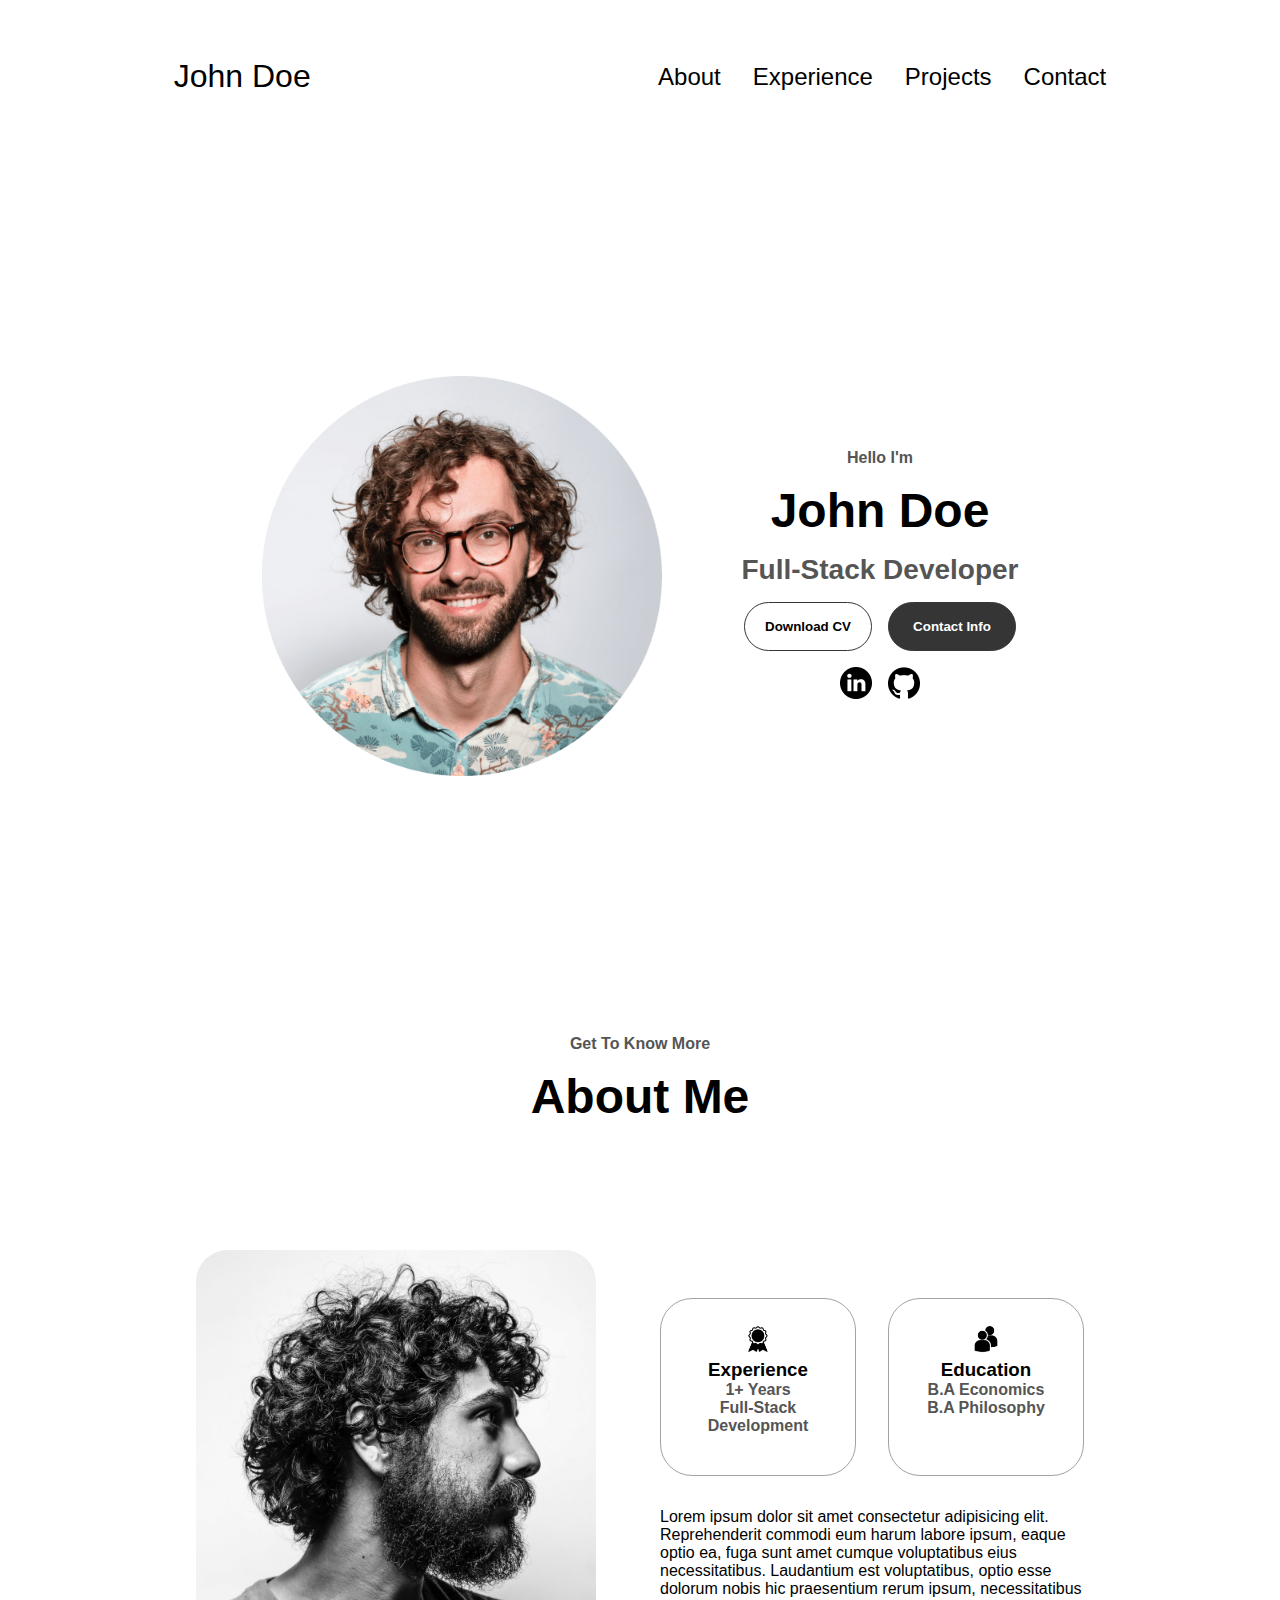
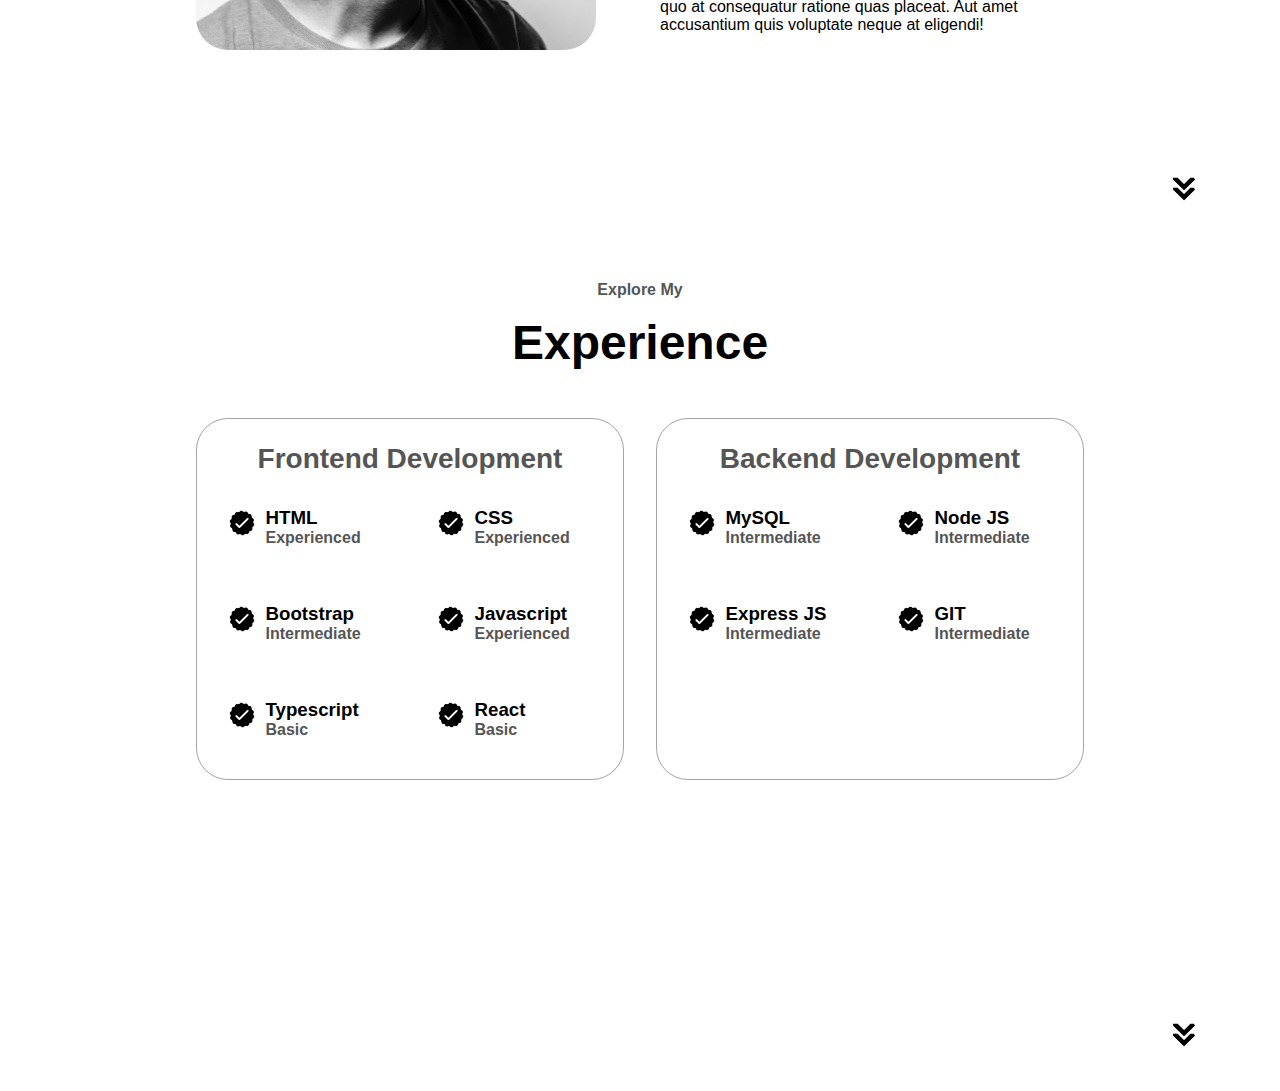
==== index.html @ f474d9e4 "Experience section done." ====
<!DOCTYPE html>
<html lang="en">
<head>
  <meta charset="UTF-8">
  <meta name="viewport" content="width=device-width, initial-scale=1.0">
  <title>My Portfolio</title>
  <link rel="stylesheet" href="index.css">
  <link rel="stylesheet" href="index-responsive.css">
</head>
<body>
  
  <nav id="desktop-nav">
    <div class="logo">John Doe</div>
    <div class="">
      <ul class="nav-links">
        <li><a href="#about">about</a></li>
        <li><a href="#experience">experience</a></li>
        <li><a href="#projects">projects</a></li>
        <li><a href="#contact">contact</a></li>
      </ul>
    </div>
  </nav>

  <nav id="hamburger-nav">
    <div class="logo">John Doe</div>
    <div class="hamburger-menu">
      <div class="hamburger-icon js-hamburger-icon js-hamburger-menu-toggler">
        <span></span>
        <span></span>
        <span></span>
      </div>
      <div class="menu-links js-menu-links">
        <li><a href="#about" class="js-hamburger-menu-toggler">about</a></li>
        <li><a href="#experience" class="js-hamburger-menu-toggler">experience</a></li>
        <li><a href="#projects" class="js-hamburger-menu-toggler">projects</a></li>
        <li><a href="#contact" class="js-hamburger-menu-toggler">contact</a></li>
      </div>
    </div>
  </nav>

  <section id="profile">
    <div class="section-pic-container">
      <img src="./asserts/portfolio-home-page/profile-pic.png" alt="John Doe profile picture">
    </div>
    <div class="section-text">
      <p>Hello I'm</p>
      <p>John Doe</p>
      <p>Full-Stack Developer</p>
      <div class="btn-container">
        <button class="btn btn-1" onclick="window.open('./asserts/portfolio-home-page/resume-example.pdf')">Download CV</button>
        <button class="btn btn-2" onclick="location.href = './#contact'">Contact Info</button>
      </div>
      <div class="social-contact">
        <a href="index.html">
          <img class="icon" src="./asserts/portfolio-home-page/linkedin.png" alt="My linkedin profile">
        </a>
        <a href="index.html">
          <img class="icon" src="./asserts/portfolio-home-page/github.png" alt="My linkedin profile">
        </a>
      </div>
    </div>
  </section>

  <section id="about">
    <p class="">get to know more</p>
    <p>about me</p>
    <div class="section-container">
      <div class="section-pic-container">
        <img src="./asserts/portfolio-home-page/about-pic.png" alt="A picture of me" class="about-pic">
      </div>
      <div class="about-details-container">
        <div class="about-containers">
          <div class="details-container">
            <img src="./asserts/portfolio-home-page/experience.png" alt="experience icon" class="icon">
            <h3>experience</h3>
            <p>1+ years <br>Full-Stack Development</p>
          </div>
          <div class="details-container">
            <img src="./asserts/portfolio-home-page/education.png" alt="education icon" class="icon">
            <h3>education</h3>
            <p>B.A Economics <br>B.A Philosophy</p>
          </div>
        </div>
        <div class="text-condainer">
          Lorem ipsum dolor sit amet consectetur adipisicing elit. Reprehenderit commodi eum harum labore ipsum, eaque optio ea, fuga sunt amet cumque voluptatibus eius necessitatibus. Laudantium est voluptatibus, optio esse dolorum nobis hic praesentium rerum ipsum, necessitatibus quo at consequatur ratione quas placeat. Aut amet accusantium quis voluptate neque at eligendi!
        </div>
      </div>
    </div>

    <img src="./asserts/portfolio-home-page/arrow.png" alt="arrow down icon" class="arrow icon" onclick="location.href='./#experience'">
  </section>

  <section id="experience">
    <p>Explore my</p>
    <p>experience</p>

    <div class="experince-details-container">
      <div class="about-containers">
        <div class="details-container">
          <h2 class="experience-subtitle">Frontend Development</h2>
          <div class="article-container">
            <article>
              <img src="./asserts/portfolio-home-page/checkmark.png" alt="experience-icon" class="icon">
              <div class="">
                <h3>HTML</h3>
                <p>experienced</p>
              </div>
            </article>

            <article>
              <img src="./asserts/portfolio-home-page/checkmark.png" alt="experience-icon" class="icon">
              <div class="">
                <h3>CSS</h3>
                <p>experienced</p>
              </div>
            </article>

            <article>
              <img src="./asserts/portfolio-home-page/checkmark.png" alt="experience-icon" class="icon">
              <div class="">
                <h3>Bootstrap</h3>
                <p>Intermediate</p>
              </div>
            </article>

            <article>
              <img src="./asserts/portfolio-home-page/checkmark.png" alt="experience-icon" class="icon">
              <div class="">
                <h3>Javascript</h3>
                <p>experienced</p>
              </div>
            </article>

            <article>
              <img src="./asserts/portfolio-home-page/checkmark.png" alt="experience-icon" class="icon">
              <div class="">
                <h3>Typescript</h3>
                <p>Basic</p>
              </div>
            </article>

            <article>
              <img src="./asserts/portfolio-home-page/checkmark.png" alt="experience-icon" class="icon">
              <div class="">
                <h3>React</h3>
                <p>Basic</p>
              </div>
            </article>
          </div>
        </div>

        <div class="details-container">
          <h2 class="experience-subtitle">Backend Development</h2>
          <div class="article-container">
            <article>
              <img src="./asserts/portfolio-home-page/checkmark.png" alt="experience-icon" class="icon">
              <div class="">
                <h3>MySQL</h3>
                <p>Intermediate</p>
              </div>
            </article>

            <article>
              <img src="./asserts/portfolio-home-page/checkmark.png" alt="experience-icon" class="icon">
              <div class="">
                <h3>Node JS</h3>
                <p>Intermediate</p>
              </div>
            </article>

            <article>
              <img src="./asserts/portfolio-home-page/checkmark.png" alt="experience-icon" class="icon">
              <div class="">
                <h3>Express JS</h3>
                <p>Intermediate</p>
              </div>
            </article>

            <article>
              <img src="./asserts/portfolio-home-page/checkmark.png" alt="experience-icon" class="icon">
              <div class="">
                <h3>GIT</h3>
                <p>Intermediate</p>
              </div>
            </article>
          </div>
        </div>
      </div>
    </div>

    <img src="./asserts/portfolio-home-page/arrow.png" alt="arrow down icon" class="arrow icon" onclick="location.href='./#projects'">
  </section>


  <script type="module" src="index.js"></script>
</body>
</html>
---- index.css ----
/* General */

/* 
Go to google fonts
Search for Poppins
Add 'select light 300', 'select regular 400', 'select medium 500', 'select semibold 600'
Copy the import link and add it to the css file
*/
/* @import url('https://fonts.googleapis.com/css2?family=Poppins:wght@300;400;500;600&display=swap'); */


* {
  margin: 0;
  padding: 0;
}

body {
  font-family: "Poppins", sans-serif;
  font-style: normal;
}

html {
  scroll-behavior: smooth;
}

p {
  color: rgb(85, 85, 85);
}

/* Transition */
a,
.btn {
  transition: all 300ms ease;
}

/*  nav */

nav, 
.nav-links {
  display: flex;
}

nav {
  justify-content: space-around;
  align-items: center;
  height: 17vh;
  /* border: 1px solid #000; */
  text-transform: capitalize;
}

.nav-links {
  gap: 2rem;
  list-style: none;
  font-size: 1.5rem;
}

a {
  color: black;
  text-decoration: none;
  text-decoration-color: white;
}
.nav-links a {
  position: relative;
}
a:hover {
  color: gray;
  text-decoration-color: rgb(181, 181, 181);
}

.nav-links a::after {
  content: "";
  position: absolute;
  bottom: -1px;
  left: 0;
  width: 0%;
  height: 2px;
  background-color: gray;
  transition: .3s ease-in-out;
}
.nav-links a:hover::after {
  width: 100%;
}

.logo {
  font-size: 2rem;
}
.logo:hover {
  cursor: default;
}

/* Hamburger Menu */
#hamburger-nav {
  display: none;
}

.hamburger-menu {
  position: relative;
  display: inline-block;
}
.hamburger-icon {
  display: flex;
  flex-direction: column;
  justify-content: space-between;
  height: 24px;
  width: 30px;
  cursor: pointer;
  /* border: 1px solid #000; */
}
.hamburger-icon.show span:first-child {
  transform: rotate(45deg) translate(11px, 5px);
}
.hamburger-icon.show span:nth-child(2) {
  opacity: 0;
}
.hamburger-icon.show span:last-child {
  transform: rotate(-45deg) translate(11px, -5px);
}

.hamburger-icon span {
  width: 100%;
  height: 2px;
  background-color: black;
  transition: all 0.3s ease-in-out;
}
.menu-links li {
  list-style: none;
}
.menu-links {
  position: absolute;
  top: 100%;
  transform: translateX(-50px);
  /* right: 0; */
  background-color: white;
  width: fit-content;
  max-height: 0;
  overflow: hidden;
  transition: all 0.3s ease-in-out;
  opacity: 0;
  border: 1px solid hsl(0, 0%, 80%);
  margin-top: 10px;
  border-radius: 10px;
}
.menu-links.show{
  opacity: 1;
  max-height: 300px;
}
.menu-links a {
  display: block;
  text-align: center;
  padding: 10px 20px;
  /* border: 1px solid #000; */
  border-radius: 7px;
  color: black;
  font-size: 1.5rem;
  transition: all 0.3 ease-in-out;
}
.menu-links a:hover {
  color: gray;
  background-color: hsl(0, 0%, 97%);
}

/* Profile */
section {
  padding: 4vh;
  height: 94vh;
  box-sizing: border-box;
  min-height: fit-content;
  margin: 0 10rem;
  /* border: 1px solid #000; */
}
#profile {
  display: flex;
  justify-content: center;
  gap: 5rem;
  /* margin-bottom: 2rem; */
  /* height: 80vh; */
}

.section-pic-container {
  display: flex;
  height: 400px;
  width: 400px;
  margin: auto 0;
}

.section-text {
  align-self: center;
  text-align: center;
}

.section-text p,
section p {
  text-transform: capitalize;
  font-weight: 600;
  margin-bottom: 1rem;
}
.section-text p:nth-child(3) {
  font-size: 1.75rem;
}
.section-text>p:first-child,
section>p:first-child {
  text-align: center;
}
.section-text>p:nth-child(2),
section>p:nth-child(2) {
  color: black;
  font-size: 3rem;
  text-transform: capitalize;
  text-align: center;
}

/* btns */
.btn-container {
  display: flex;
  justify-content: center;
  gap: 1rem;
}
.btn {
  font-weight: 600;
  transition: all 300ms ease;
  padding: 1rem;
  width: 8rem;
  border-radius: 2rem;
}
.btn-2,
.btn-1 {
  border: .1rem solid rgb(53, 53, 53);
  cursor: pointer;
}
.btn-2,
.btn-1:hover {
  background: rgb(53, 53, 53);
  color: white;
}
.btn-2:hover {
  background: rgb(0, 0, 0);
}
.btn-1 {
  background: none;
}
.btn-1:hover {
  background-color: rgb(255, 255, 255) 0.1rem solid;
}



.social-contact {
  display: flex;
  justify-content: center;
  margin-top: 1rem;
  gap: 1rem;
}

/* icons */
.icon {
  cursor: pointer;
  height: 2rem;
}

/* about */
#about,
#experience {
  position: relative;
  /* height: fit-content; */
}

.section-container {
  display: flex;
  gap: 4rem;
  height: 80%;
  /* height: fit-content; */
  /* flex-wrap: wrap; */
}

.section-pic-container {
  height: 400px;
  width: 400px;
  margin: auto 0;
}

.about-details-container {
  justify-content: center;
  flex-direction: column;
}

.about-details-container,
.about-containers {
  display: flex;
}

.about-containers {
  gap: 2rem;
  text-transform: capitalize;
  margin: 2rem 0;
}

.about-pic {
  border-radius: 2rem;
}

.details-container {
  padding: 1.5rem;
  background: white;
  flex: 1;
  border-radius: 2rem;
  border: 0.1rem solid rgb(53, 53, 53);
  border-color: rgb(163, 163, 163);
  text-align: center;
}

.arrow {
  position: absolute;
  right: -5rem;
  bottom: 2.5rem;
}

/* experience */
.experince-details-container {
  display: flex;
  justify-content: center;
  flex-direction: column;
}

.article-container {
  display: flex;
  text-align: initial;
  flex-wrap: wrap;
  flex-direction: row;
  gap: 2.5rem;
  justify-content: space-around;
}

article {
  display: flex;
  /* justify-content: center; */
  width: 10rem;
  gap: 0.5rem;
}

article .icon {
  cursor: default;
}

.experience-subtitle {
  color: rgb(85, 85, 85);
  font-weight: 600;
  font-size: 1.75rem;
  margin-bottom: 2rem;
}
---- index-responsive.css ----
@media screen and (max-width: 1200px) {
  #desktop-nav {
    display: none;
  }
  #hamburger-nav {
    display: flex;
  }
}
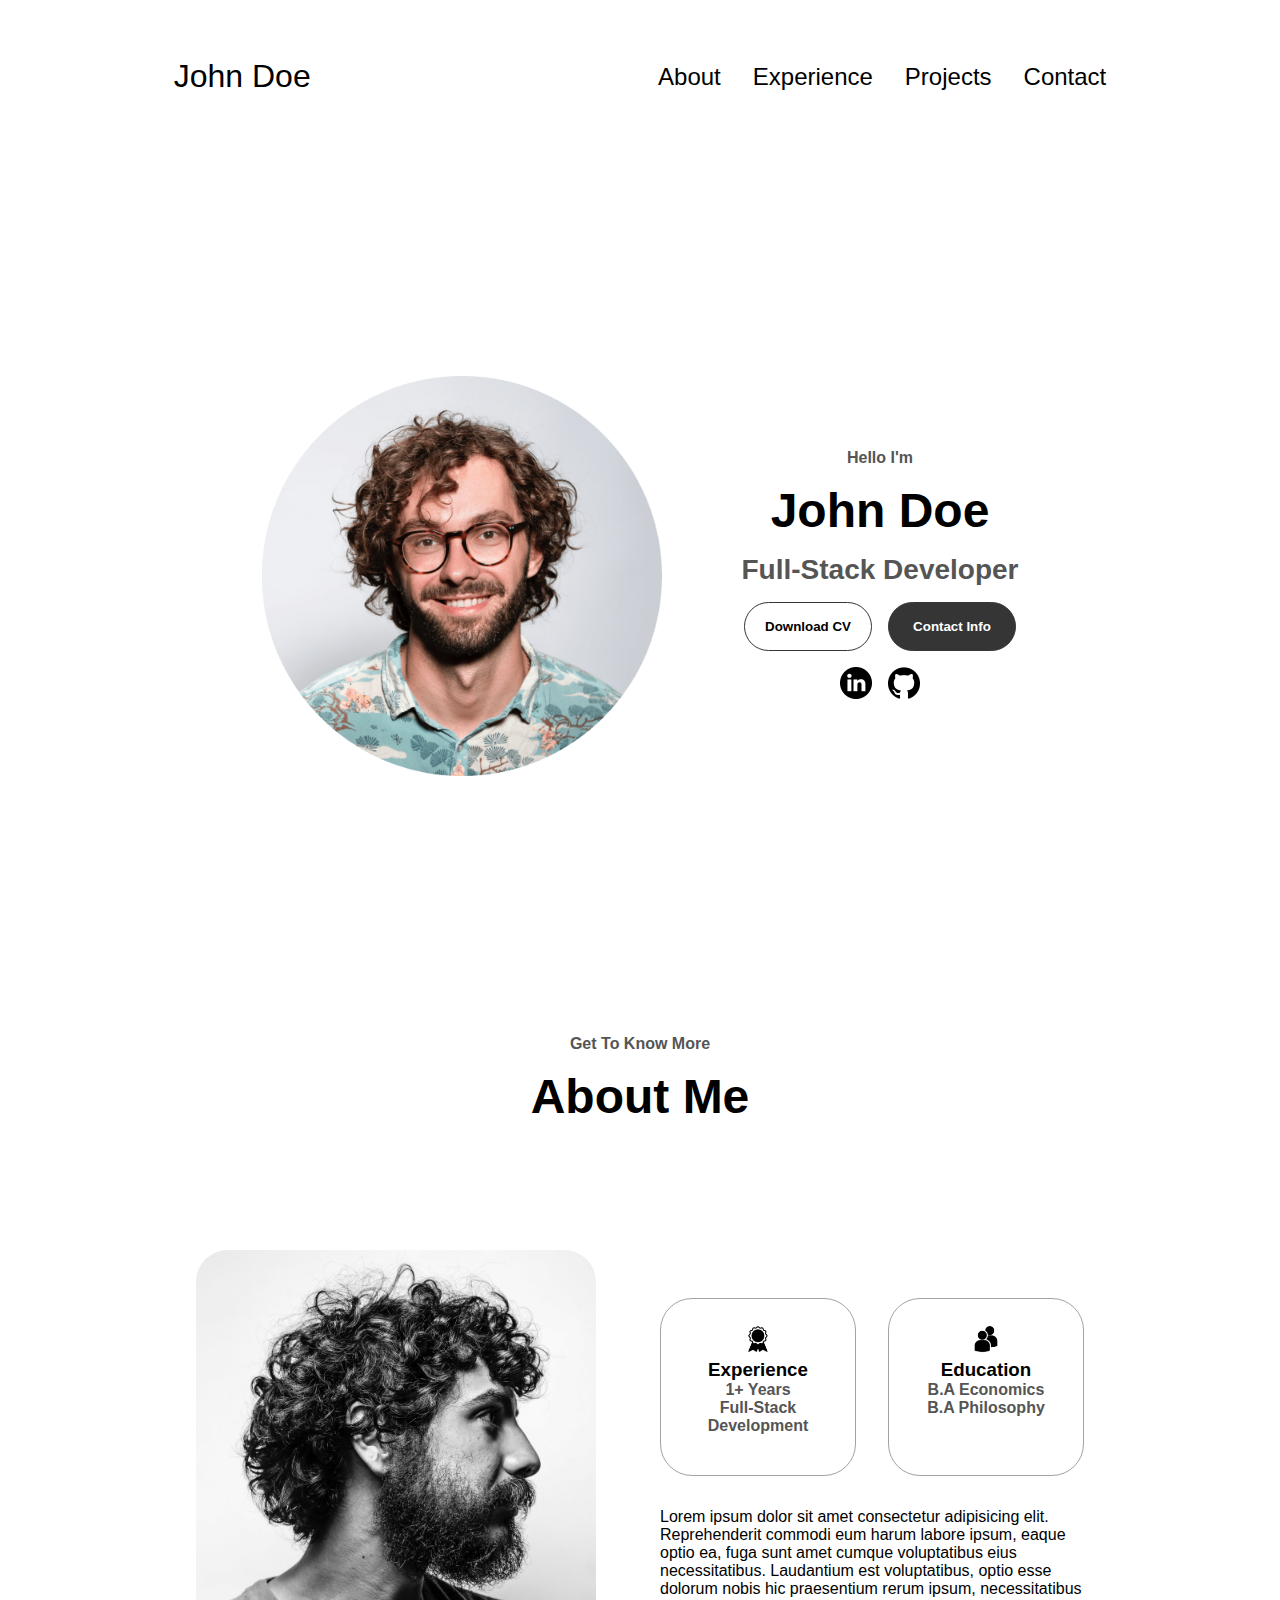
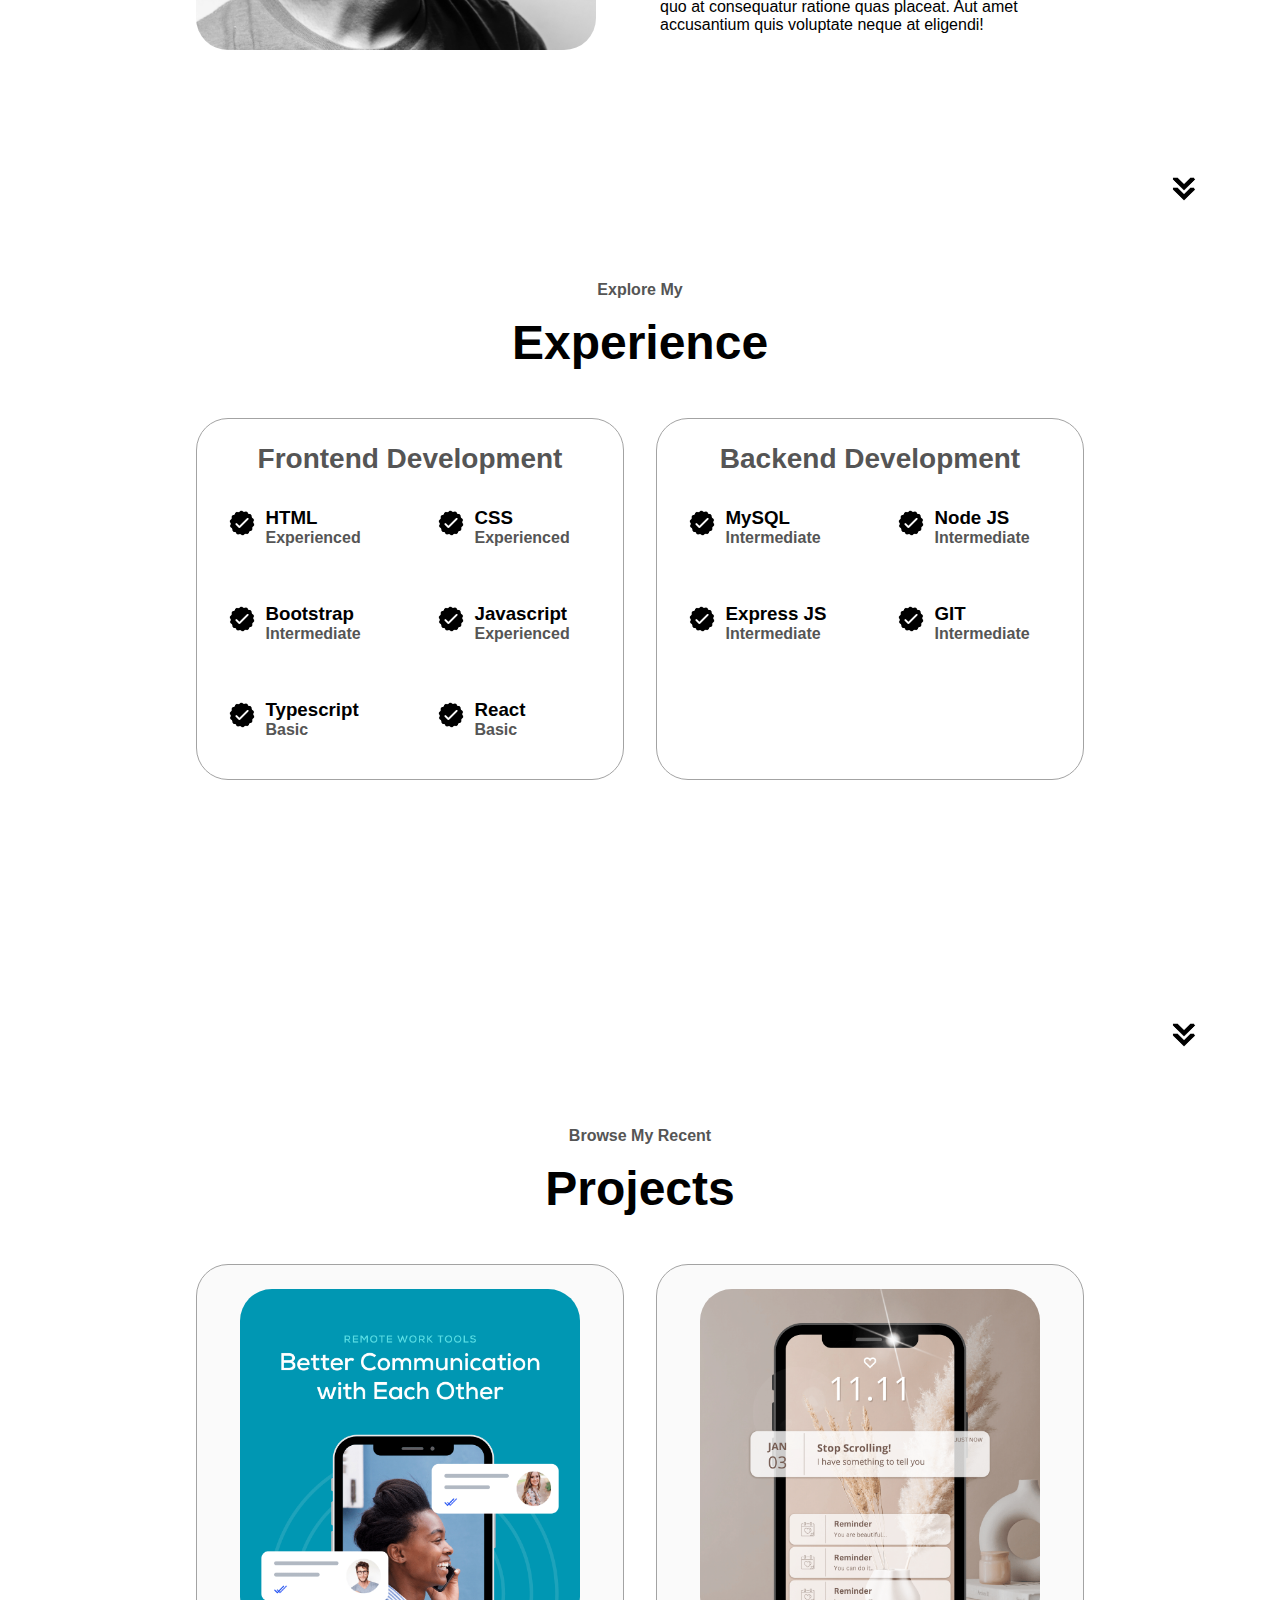
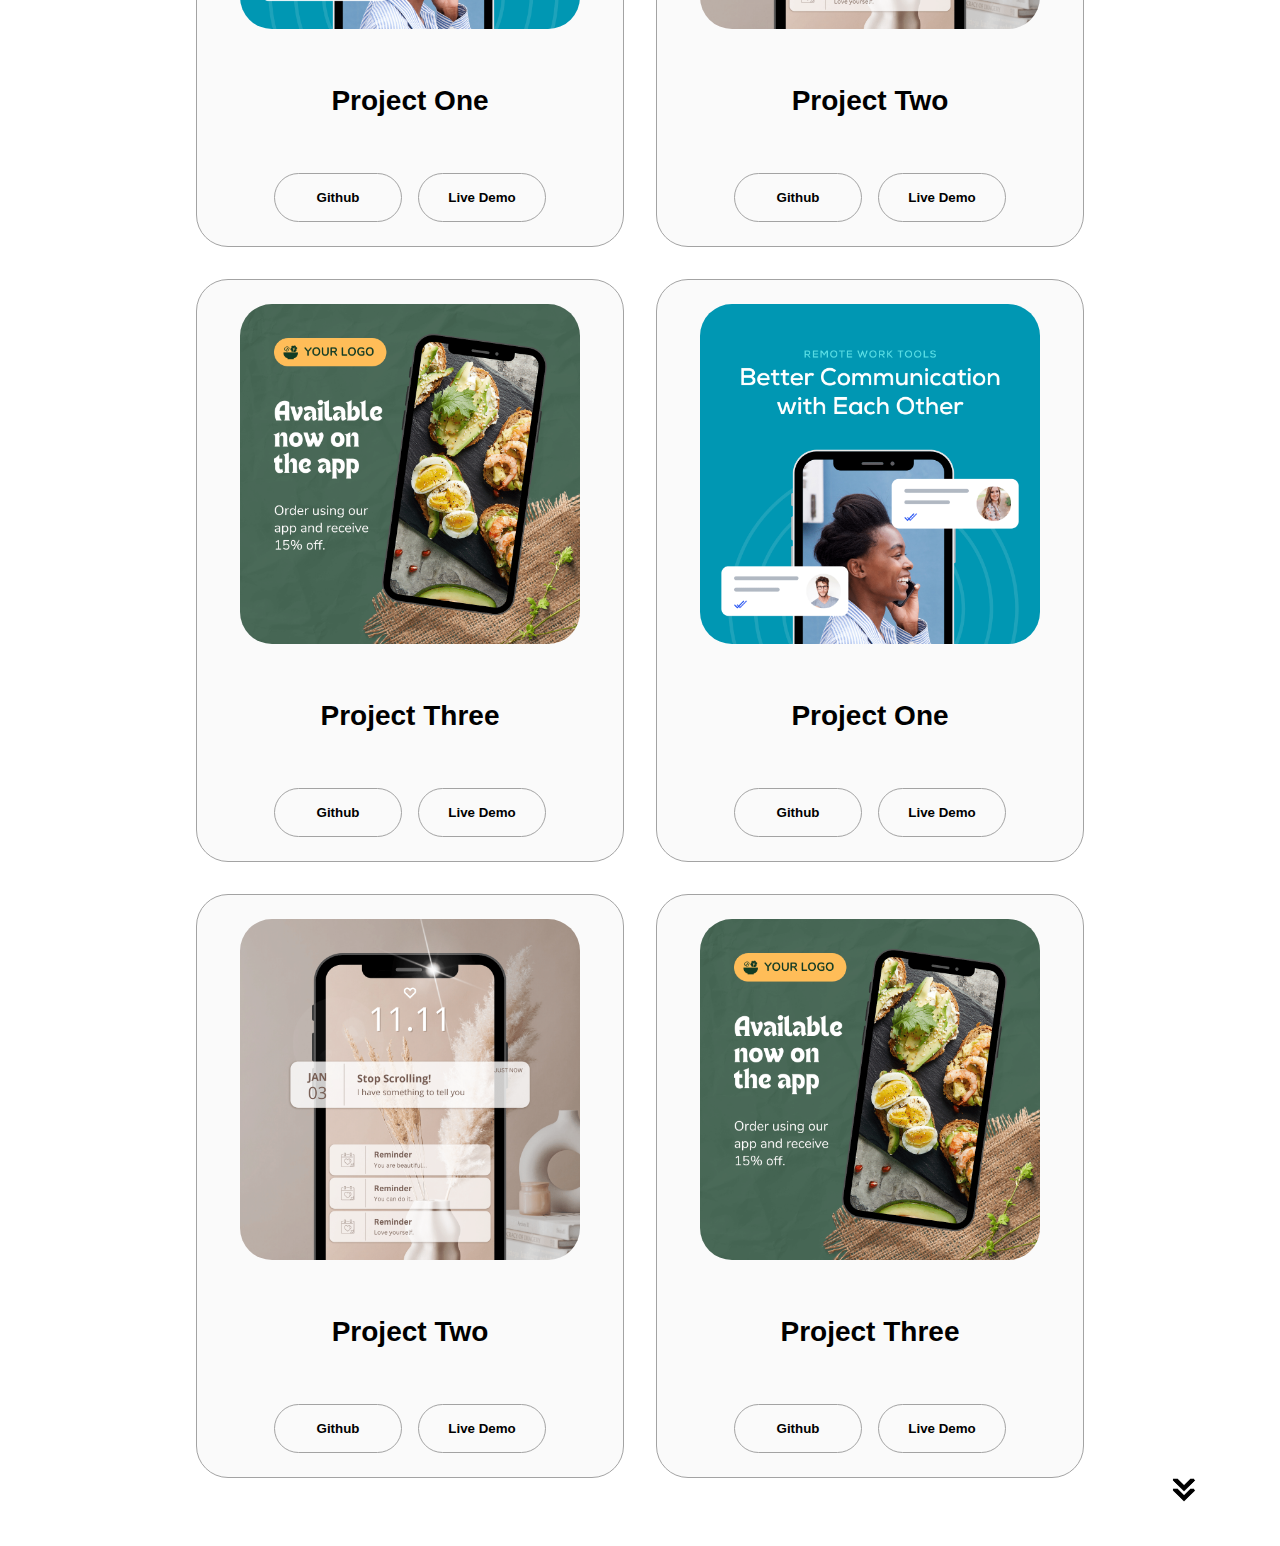
==== commit 35ca7751: "Projects section done." ====
--- a/index.html
+++ b/index.html
@@ -191,6 +191,90 @@
     <img src="./asserts/portfolio-home-page/arrow.png" alt="arrow down icon" class="arrow icon" onclick="location.href='./#projects'">
   </section>
 
+  <section id="projects">
+    <p>browse my recent</p>
+    <p>projects</p>
+
+    <div class="projects-details-container">
+      <div class="projects-container">
+
+        <div class="each-project">
+          <div class="project-content">
+            <img src="./asserts/portfolio-home-page/project-1.png" alt="Project 1 picture" class="project-image">
+  
+            <h2 class="projects-subtitle project-title">project one</h2>
+            <div class="btn-container">
+              <button class="btn btn-1 project-btn" onclick="location.href='https:\\github.com/'">github</button>
+              <button class="btn btn-1 project-btn" onclick="location.href='https:\\github.com/'">live demo</button>
+            </div>
+          </div>
+        </div>
+  
+        <div class="each-project">
+          <div class="project-content">
+            <img src="./asserts/portfolio-home-page/project-2.png" alt="Project 2 picture" class="project-image">
+  
+            <h2 class="projects-subtitle project-title">project two</h2>
+            <div class="btn-container">
+              <button class="btn btn-1 project-btn" onclick="location.href='https:\\github.com/'">github</button>
+              <button class="btn btn-1 project-btn" onclick="location.href='https:\\github.com/'">live demo</button>
+            </div>
+          </div>
+        </div>
+  
+        <div class="each-project">
+          <div class="project-content">
+            <img src="./asserts/portfolio-home-page/project-3.png" alt="Project 3 picture" class="project-image">
+  
+            <h2 class="projects-subtitle project-title">project three</h2>
+            <div class="btn-container">
+              <button class="btn btn-1 project-btn" onclick="location.href='https:\\github.com/'">github</button>
+              <button class="btn btn-1 project-btn" onclick="location.href='https:\\github.com/'">live demo</button>
+            </div>
+          </div>
+        </div>
+
+        <div class="each-project">
+          <div class="project-content">
+            <img src="./asserts/portfolio-home-page/project-1.png" alt="Project 1 picture" class="project-image">
+  
+            <h2 class="projects-subtitle project-title">project one</h2>
+            <div class="btn-container">
+              <button class="btn btn-1 project-btn" onclick="location.href='https:\\github.com/'">github</button>
+              <button class="btn btn-1 project-btn" onclick="location.href='https:\\github.com/'">live demo</button>
+            </div>
+          </div>
+        </div>
+  
+        <div class="each-project">
+          <div class="project-content">
+            <img src="./asserts/portfolio-home-page/project-2.png" alt="Project 2 picture" class="project-image">
+  
+            <h2 class="projects-subtitle project-title">project two</h2>
+            <div class="btn-container">
+              <button class="btn btn-1 project-btn" onclick="location.href='https:\\github.com/'">github</button>
+              <button class="btn btn-1 project-btn" onclick="location.href='https:\\github.com/'">live demo</button>
+            </div>
+          </div>
+        </div>
+  
+        <div class="each-project">
+          <div class="project-content">
+            <img src="./asserts/portfolio-home-page/project-3.png" alt="Project 3 picture" class="project-image">
+  
+            <h2 class="projects-subtitle project-title">project three</h2>
+            <div class="btn-container">
+              <button class="btn btn-1 project-btn" onclick="location.href='https:\\github.com/'">github</button>
+              <button class="btn btn-1 project-btn" onclick="location.href='https:\\github.com/'">live demo</button>
+            </div>
+          </div>
+        </div>
+      </div>
+    </div>
+
+    <img src="./asserts/portfolio-home-page/arrow.png" alt="arrow down icon" class="arrow icon" onclick="location.href='./#projects'">
+  </section>
+
 
   <script type="module" src="index.js"></script>
 </body>
--- a/index.css
+++ b/index.css
@@ -221,6 +221,7 @@
   padding: 1rem;
   width: 8rem;
   border-radius: 2rem;
+  text-transform: capitalize;
 }
 .btn-2,
 .btn-1 {
@@ -259,7 +260,8 @@
 
 /* about */
 #about,
-#experience {
+#experience,
+#projects {
   position: relative;
   /* height: fit-content; */
 }
@@ -284,11 +286,13 @@
 }
 
 .about-details-container,
-.about-containers {
-  display: flex;
-}
-
-.about-containers {
+.about-containers,
+.projects-container {
+  display: flex;
+}
+
+.about-containers,
+.projects-container {
   gap: 2rem;
   text-transform: capitalize;
   margin: 2rem 0;
@@ -298,7 +302,8 @@
   border-radius: 2rem;
 }
 
-.details-container {
+.details-container,
+.each-project {
   padding: 1.5rem;
   background: white;
   flex: 1;
@@ -315,13 +320,15 @@
 }
 
 /* experience */
-.experince-details-container {
+.experince-details-container,
+.projects-details-container {
   display: flex;
   justify-content: center;
   flex-direction: column;
 }
 
-.article-container {
+.article-container,
+.project-content {
   display: flex;
   text-align: initial;
   flex-wrap: wrap;
@@ -341,9 +348,46 @@
   cursor: default;
 }
 
-.experience-subtitle {
+.experience-subtitle,
+.projects-subtitle {
   color: rgb(85, 85, 85);
   font-weight: 600;
   font-size: 1.75rem;
   margin-bottom: 2rem;
-}+  text-transform: capitalize;
+  text-align: center;
+}
+
+/* projects */
+#projects {
+  height: fit-content;
+}
+
+.each-project {
+  border-color: rgb(163, 163, 163);
+  background: rgb(250, 250, 250);
+}
+
+.project-image {
+  border-radius: 2rem;
+  width: 90%;
+  height: 90%;
+}
+
+.project-title {
+  margin: 1rem;
+  color: black;
+}
+
+.project-btn {
+  color: black;
+  border-color: rgb(163, 163, 163);
+}
+
+.projects-container {
+  flex-wrap: wrap;
+}
+
+/* .project-content {
+  background-color: tomato;
+} */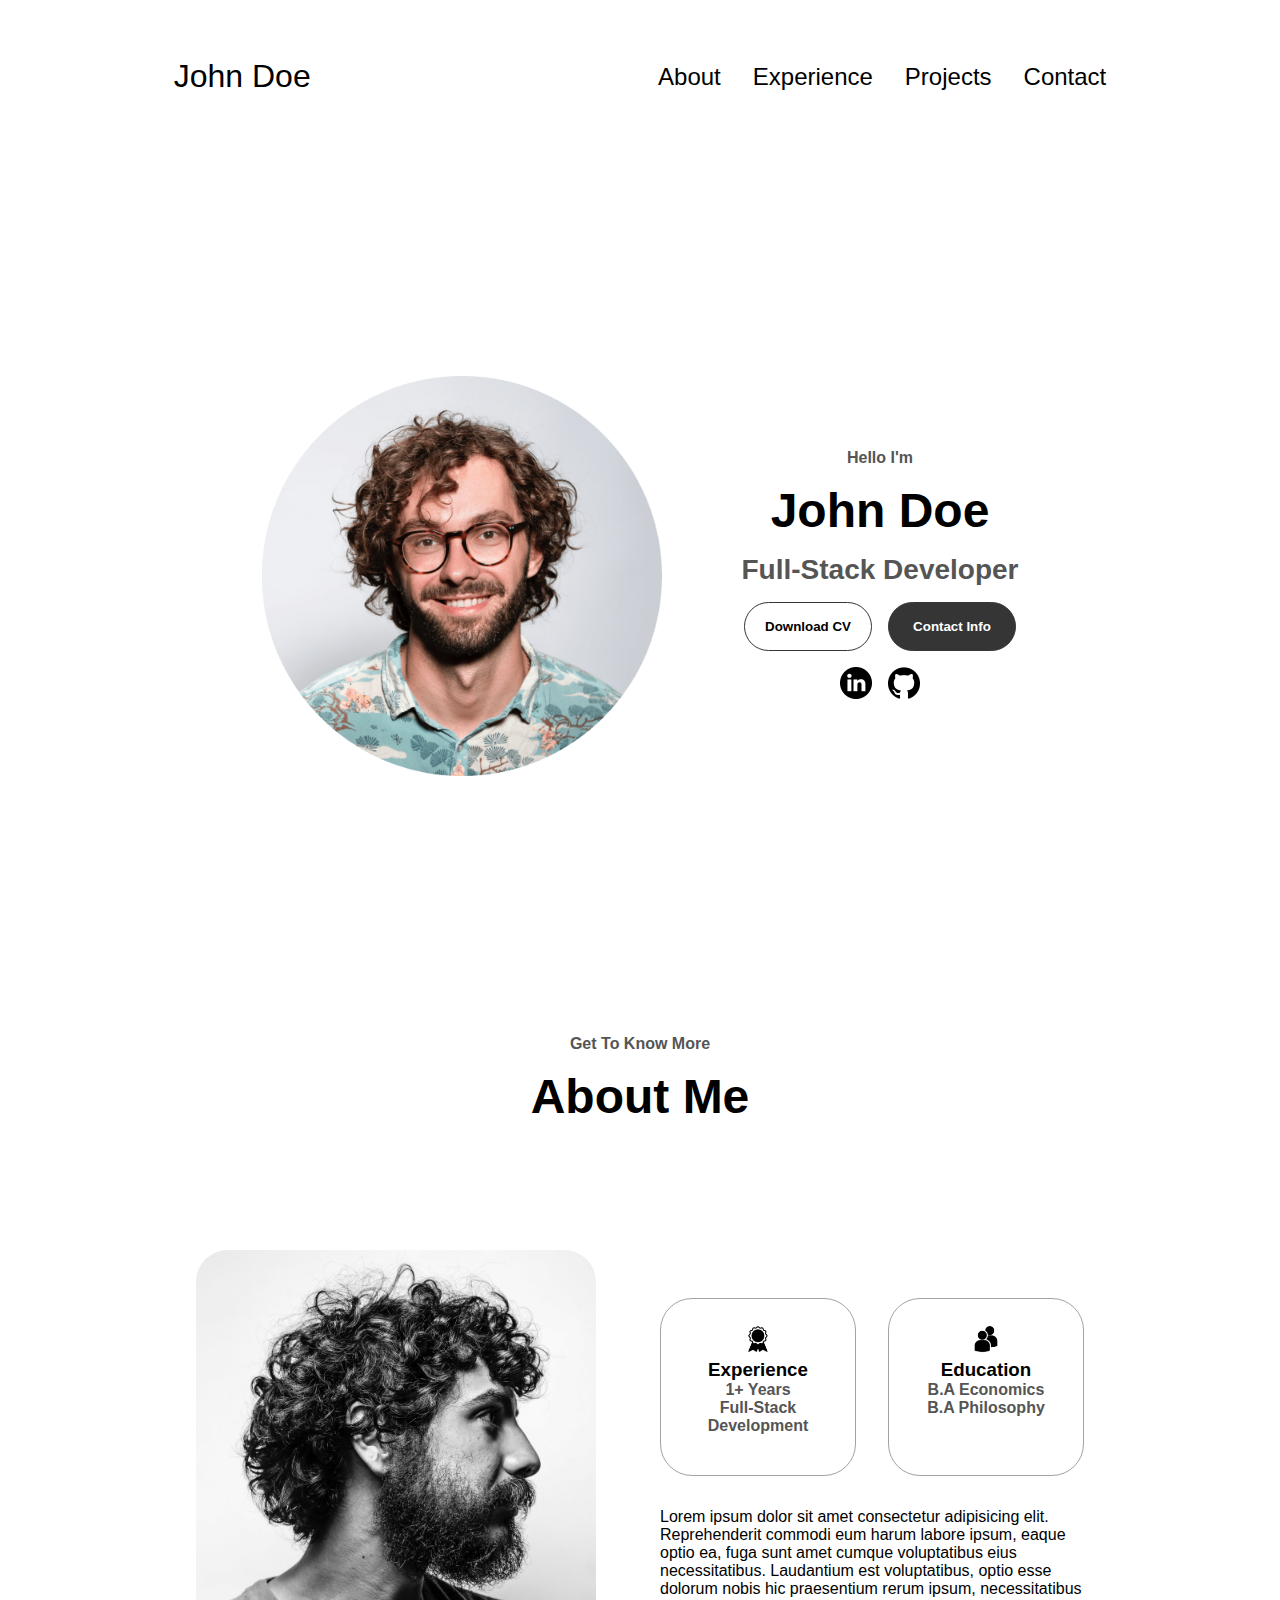
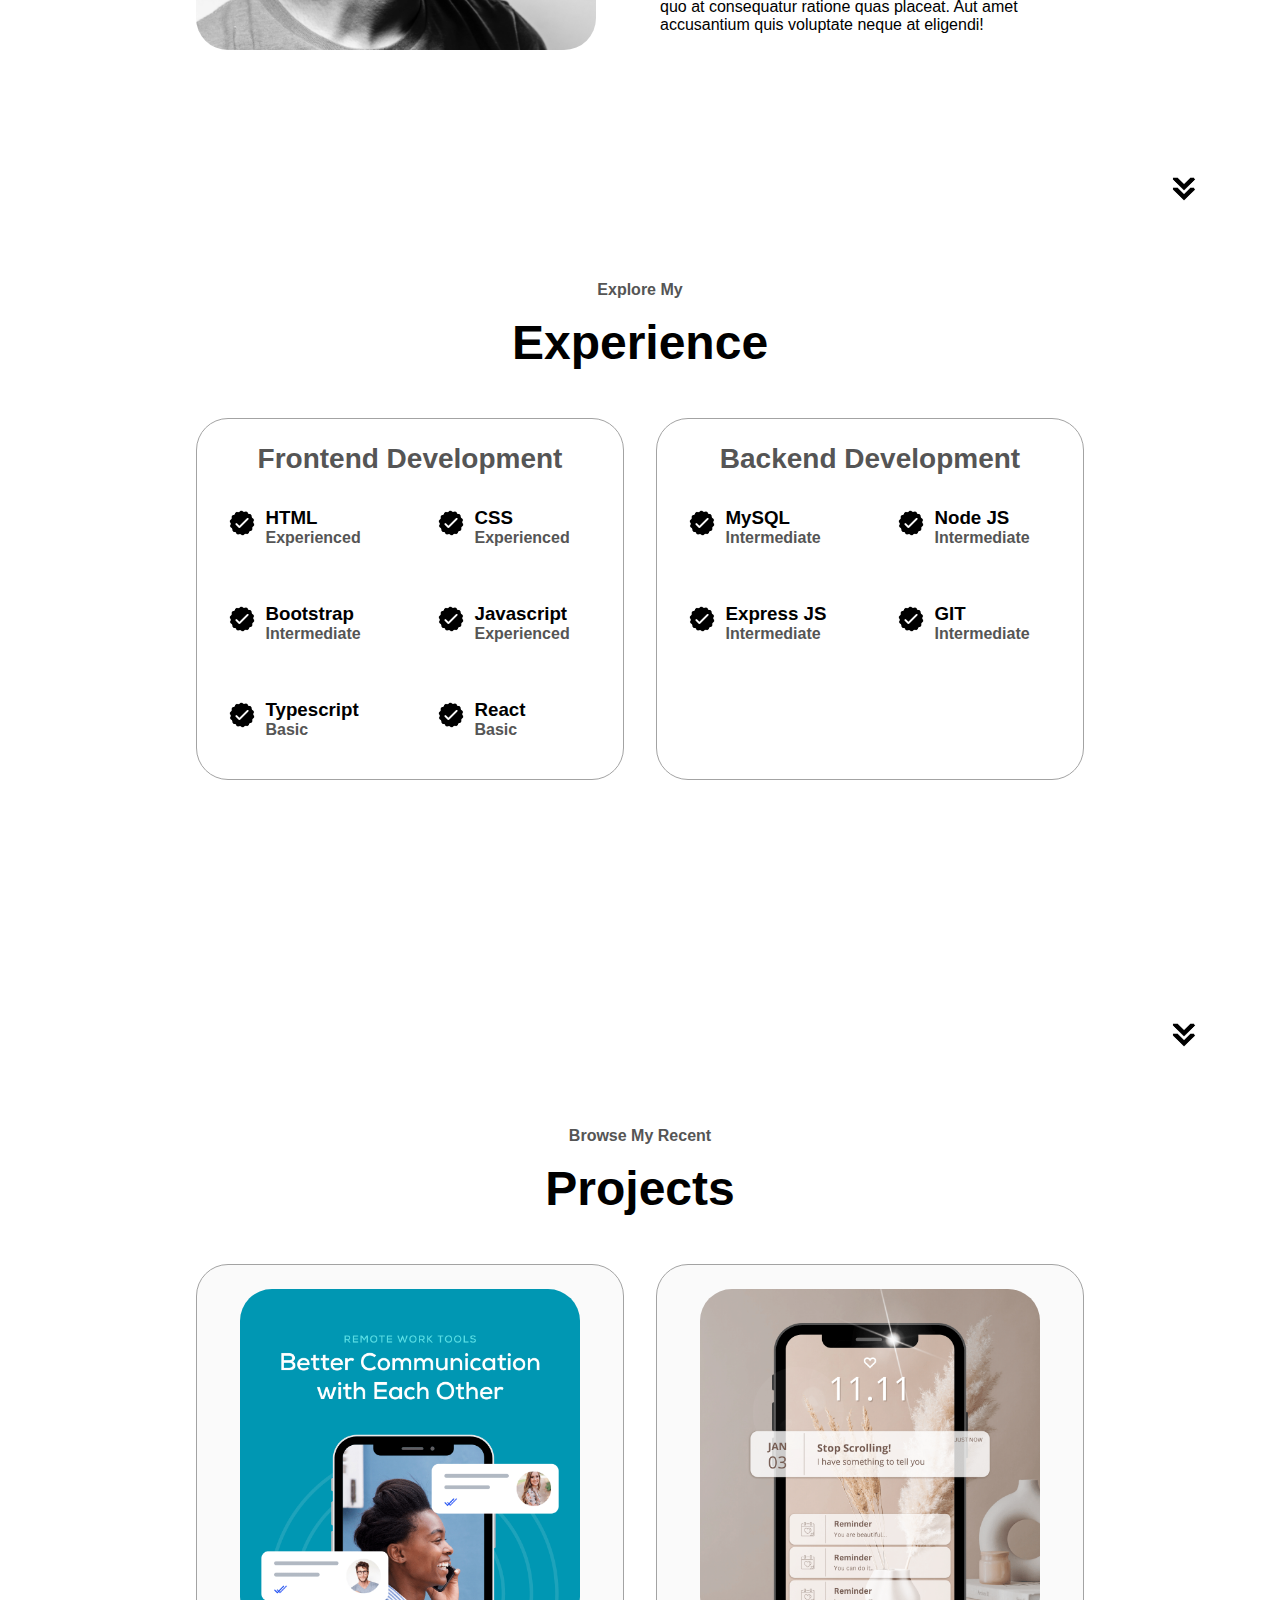
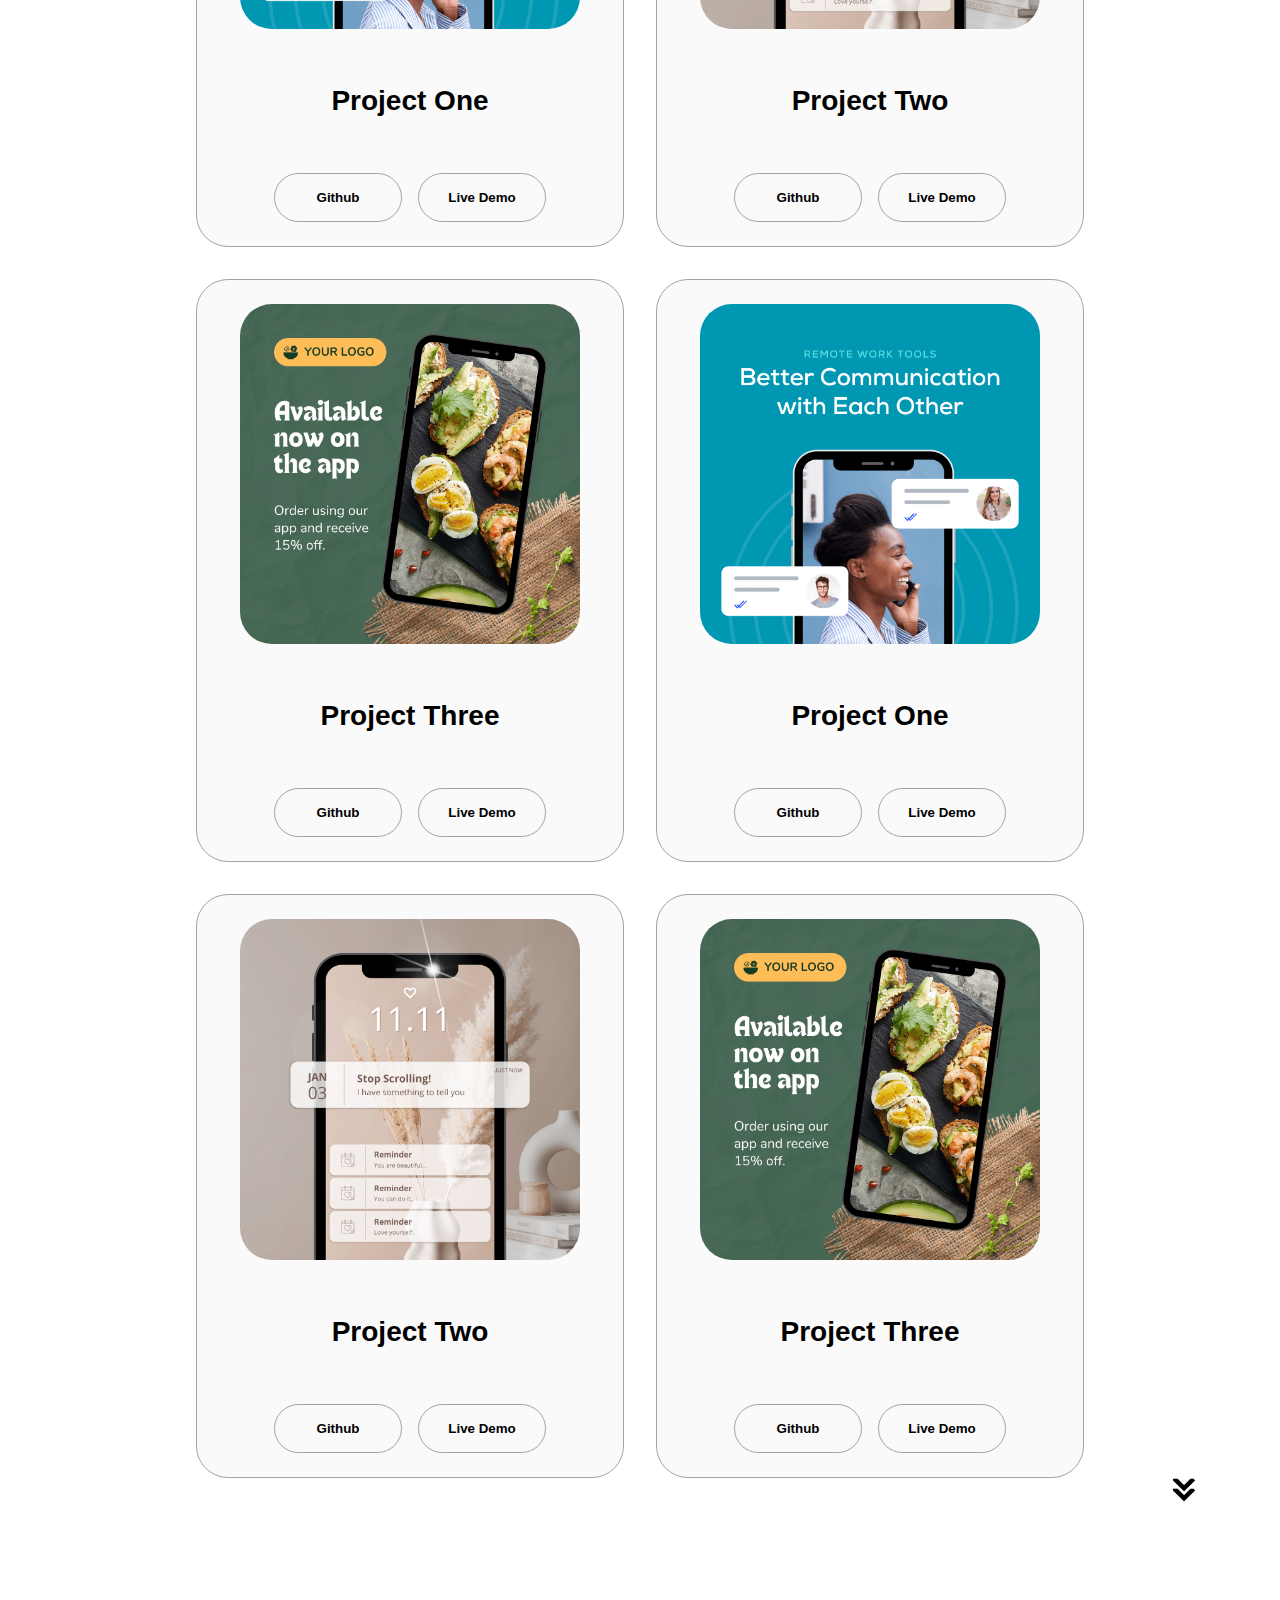
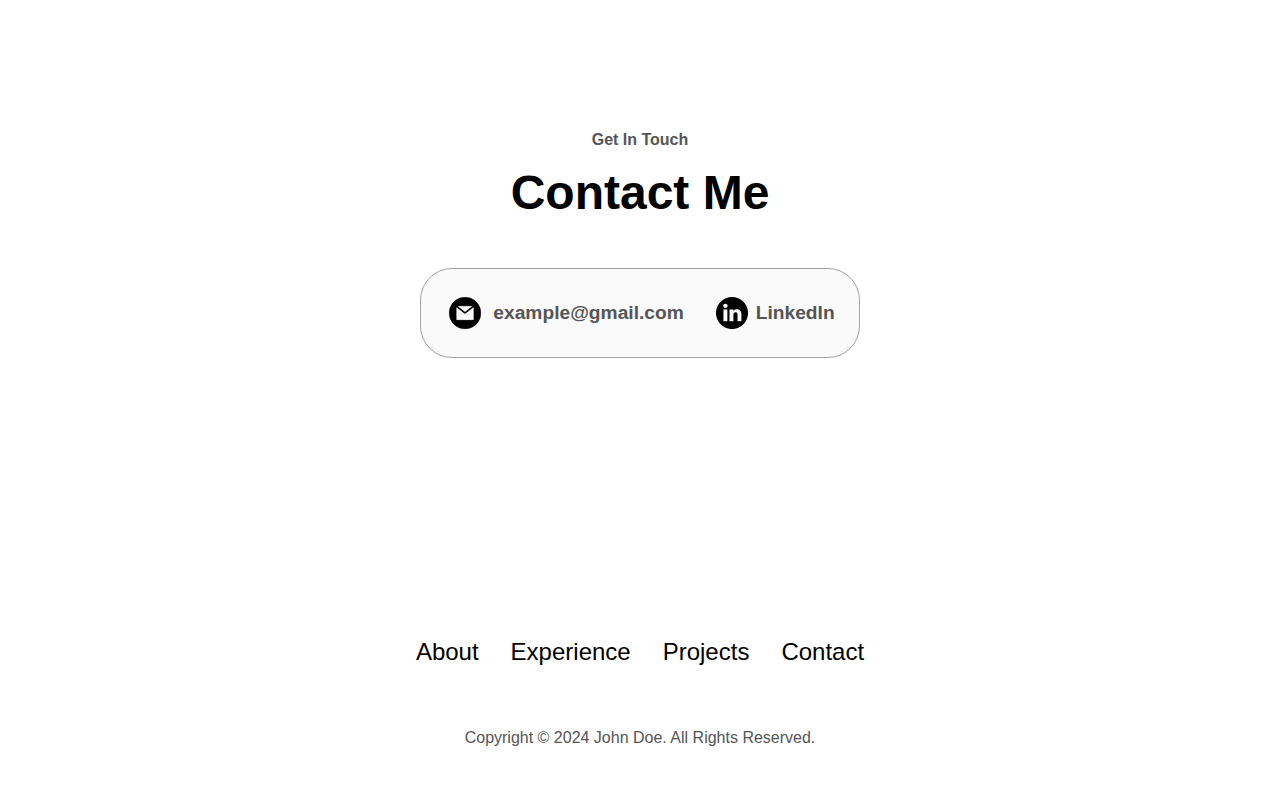
==== commit edfca5db: "Contact and footer section done." ====
--- a/index.html
+++ b/index.html
@@ -272,8 +272,38 @@
       </div>
     </div>
 
-    <img src="./asserts/portfolio-home-page/arrow.png" alt="arrow down icon" class="arrow icon" onclick="location.href='./#projects'">
-  </section>
+    <img src="./asserts/portfolio-home-page/arrow.png" alt="arrow down icon" class="arrow icon" onclick="location.href='./#contact'">
+  </section>
+
+  <section id="contact">
+    <p>get in touch</p>
+    <p class="title">contact me</p>
+    <div class="contact-info-upper">
+      <div class="contact-info-container">
+        <img src="./asserts/portfolio-home-page/email.png" alt="Email icon" class="icon email-icon">
+        <p><a href="mailto:example@gmail.com">example@gmail.com</a></p>
+      </div>
+      <div class="contact-info-container">
+        <img src="./asserts/portfolio-home-page/linkedin.png" alt="linkedin icon" class="icon">
+        <p><a href="https://linkedin.com">LinkedIn</a></p>
+      </div>
+    </div>
+  </section>
+
+  <footer>
+    <nav>
+      <div class="nav-links-container">
+        <ul class="nav-links">
+          <li><a href="#about">about</a></li>
+          <li><a href="#experience">experience</a></li>
+          <li><a href="#projects">projects</a></li>
+          <li><a href="#contact">contact</a></li>
+        </ul>
+      </div>
+    </nav>
+
+    <p>copyright &#169; 2024 john doe. all rights reserved.</p>
+  </footer>
 
 
   <script type="module" src="index.js"></script>
--- a/index.css
+++ b/index.css
@@ -59,7 +59,8 @@
   text-decoration: none;
   text-decoration-color: white;
 }
-.nav-links a {
+.nav-links a,
+.contact-info-container p {
   position: relative;
 }
 a:hover {
@@ -67,7 +68,8 @@
   text-decoration-color: rgb(181, 181, 181);
 }
 
-.nav-links a::after {
+.nav-links a::after,
+.contact-info-container p::after {
   content: "";
   position: absolute;
   bottom: -1px;
@@ -77,7 +79,8 @@
   background-color: gray;
   transition: .3s ease-in-out;
 }
-.nav-links a:hover::after {
+.nav-links a:hover::after,
+.contact-info-container p:hover::after {
   width: 100%;
 }
 
@@ -390,4 +393,60 @@
 
 /* .project-content {
   background-color: tomato;
-} */+} */
+
+/* contact */
+#contact {
+  display: flex;
+  justify-content: center;
+  flex-direction: column;
+  height: 70vh;
+}
+
+.contact-info-upper {
+  border: 1px solid #000;
+  display: flex;
+  justify-content: center;
+  border-radius: 2rem;
+  border: 0.1rem solid rgb(53, 53, 53);
+  border-color: rgb(163, 163, 163);
+  background: rgb(250, 250, 250);
+  margin: 2rem auto;
+  padding: 0.5rem;
+}
+
+.contact-info-container {
+  display: flex;
+  justify-content: center;
+  align-items: center;
+  gap: 0.5rem;
+  margin: 1rem;
+}
+
+.contact-info-container a {
+  color: rgb(85, 85, 85);
+} 
+
+.contact-info-container p {
+  text-transform: none;
+  margin: 0;
+  font-size: larger;
+}
+
+.contact-info-container>.icon {
+  cursor: default;
+}
+.email-icon {
+  height: 2.5rem;
+}
+
+/* footer */
+footer {
+  height: 26vh;
+  margin: 0 1rem;
+}
+
+footer p {
+  text-align: center;
+  text-transform: capitalize;
+}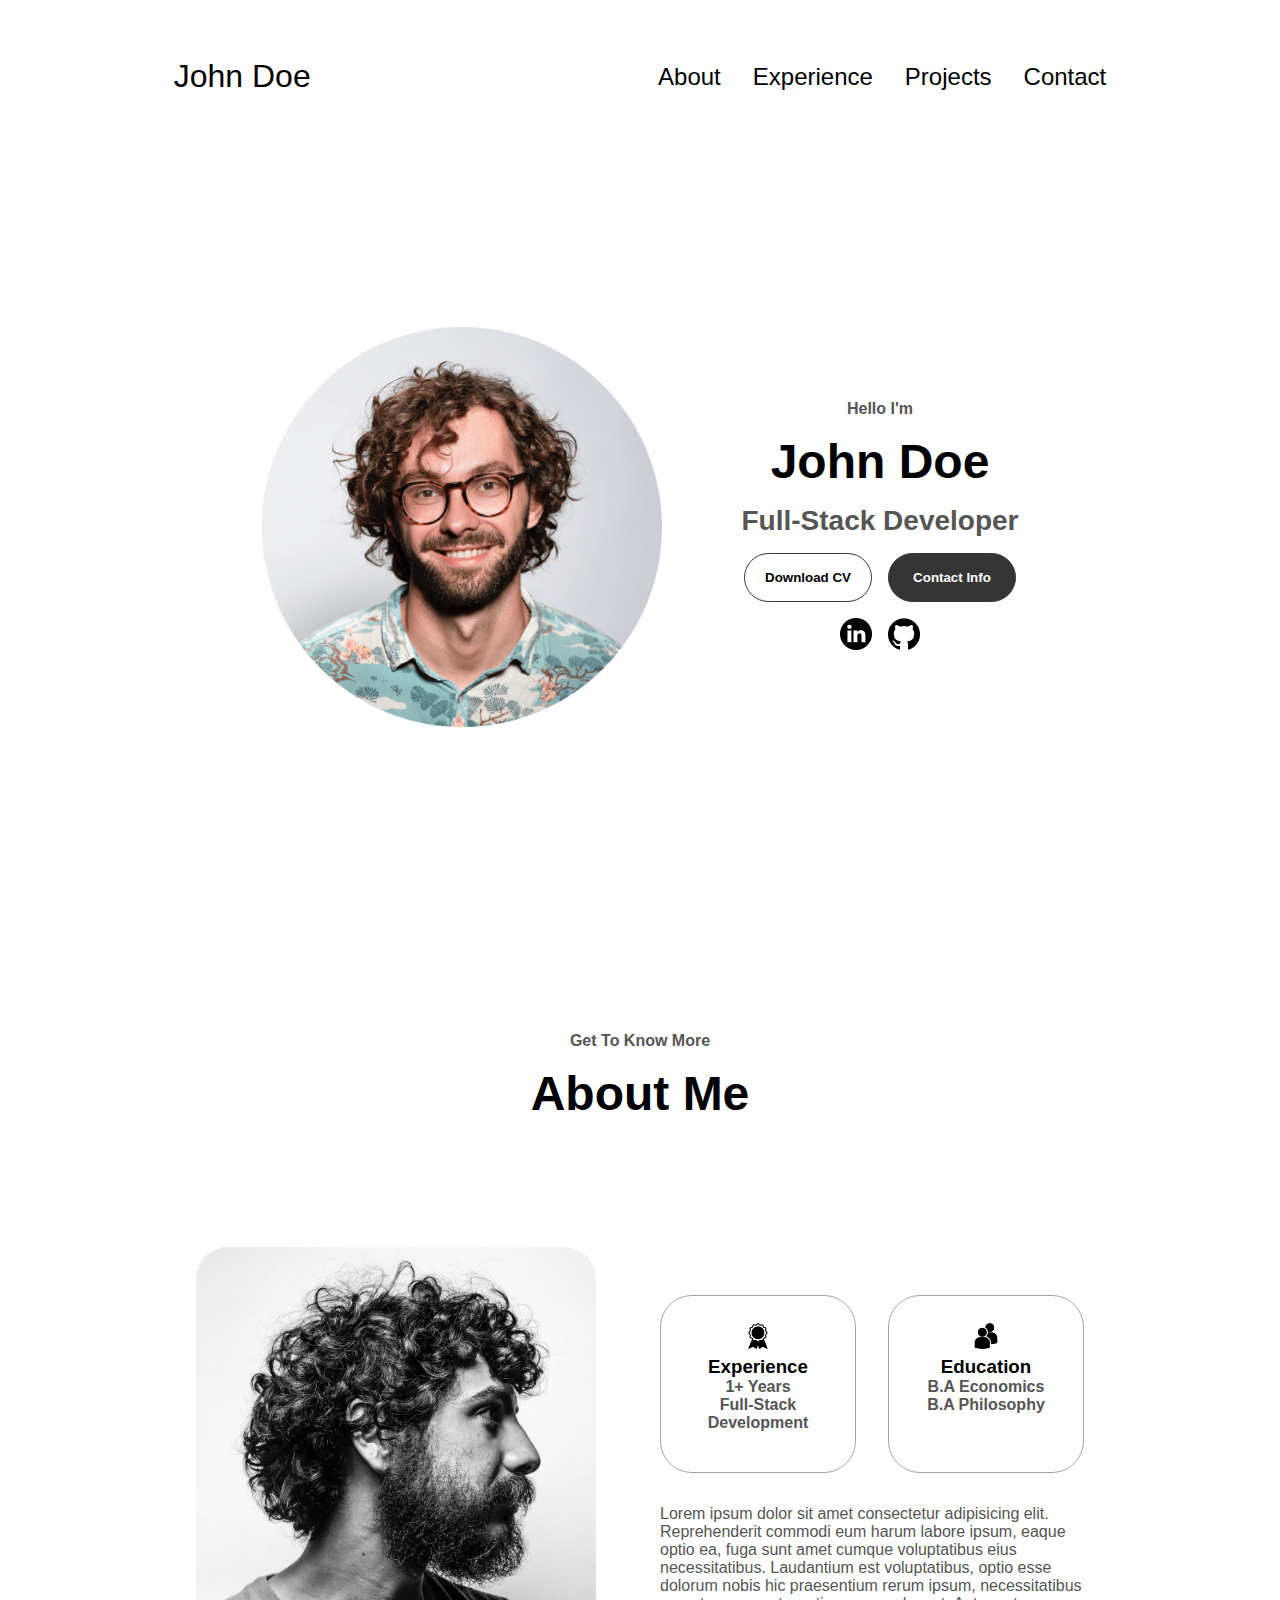
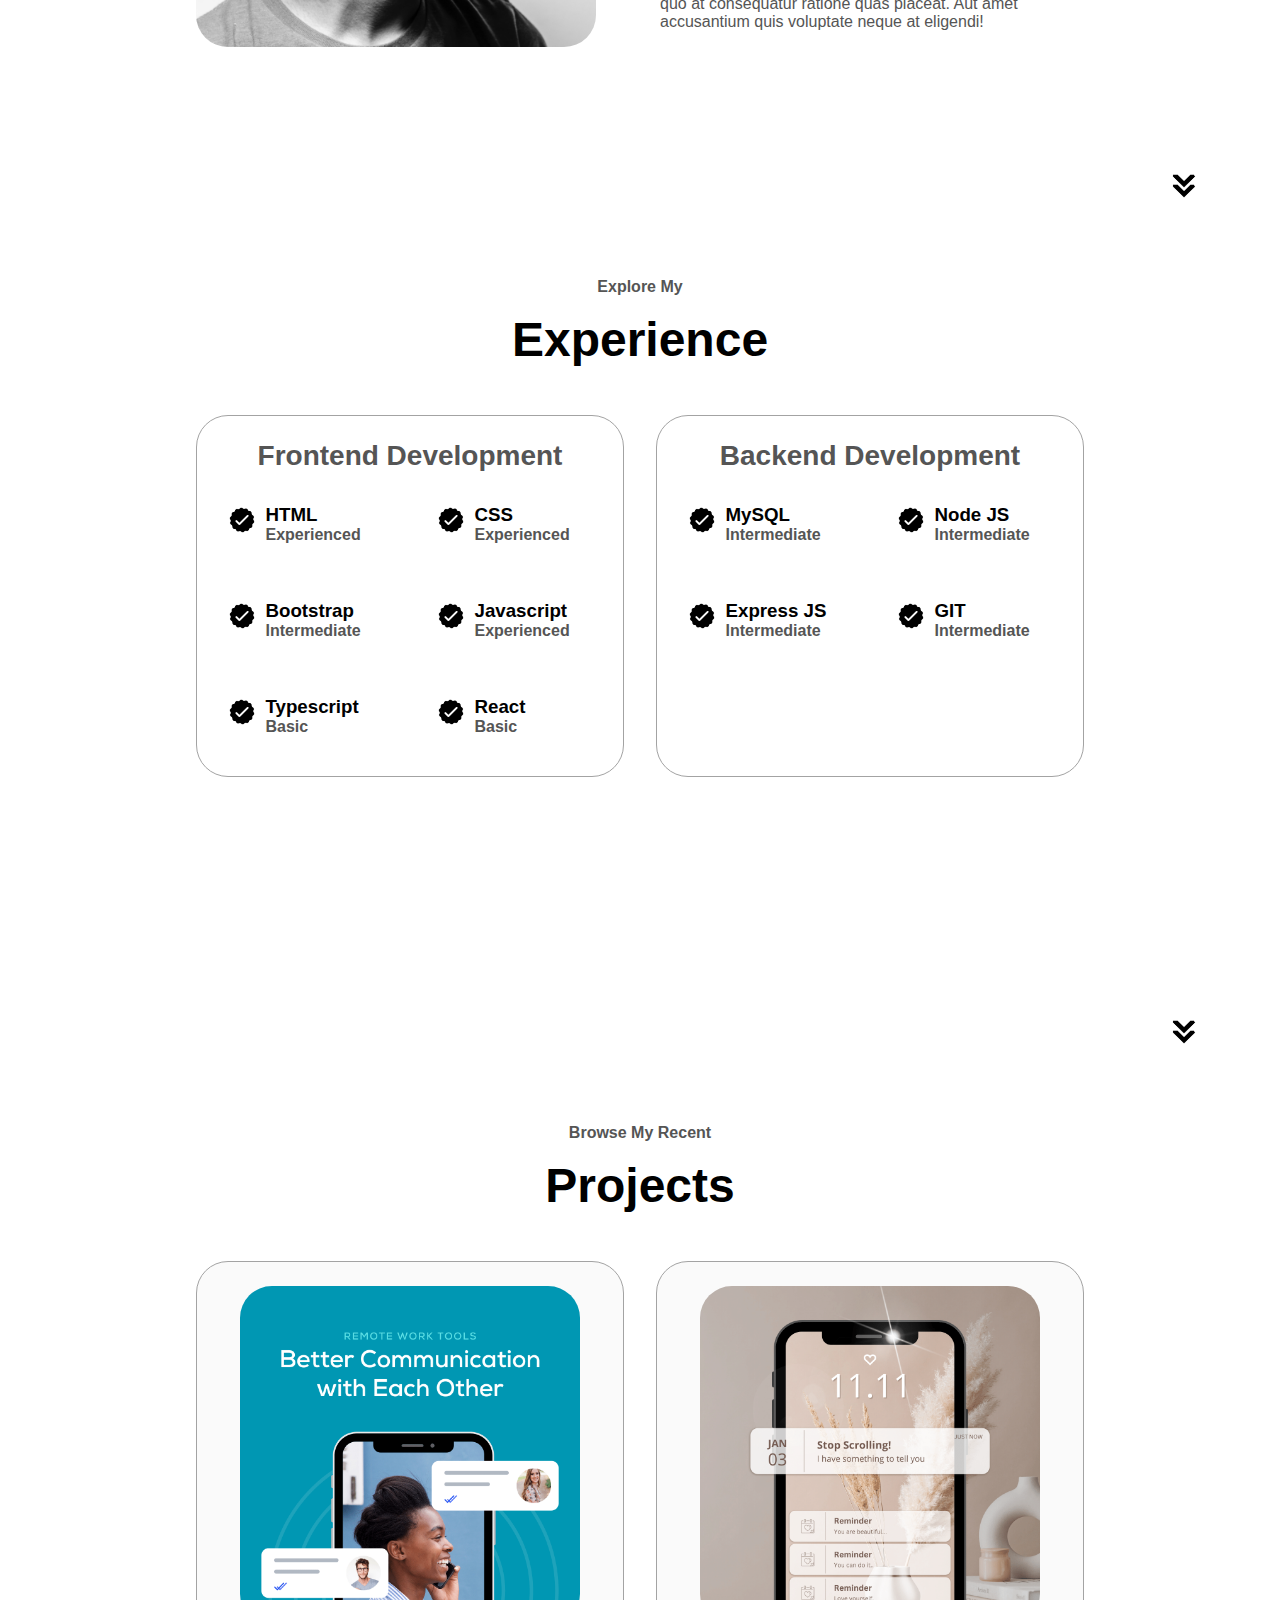
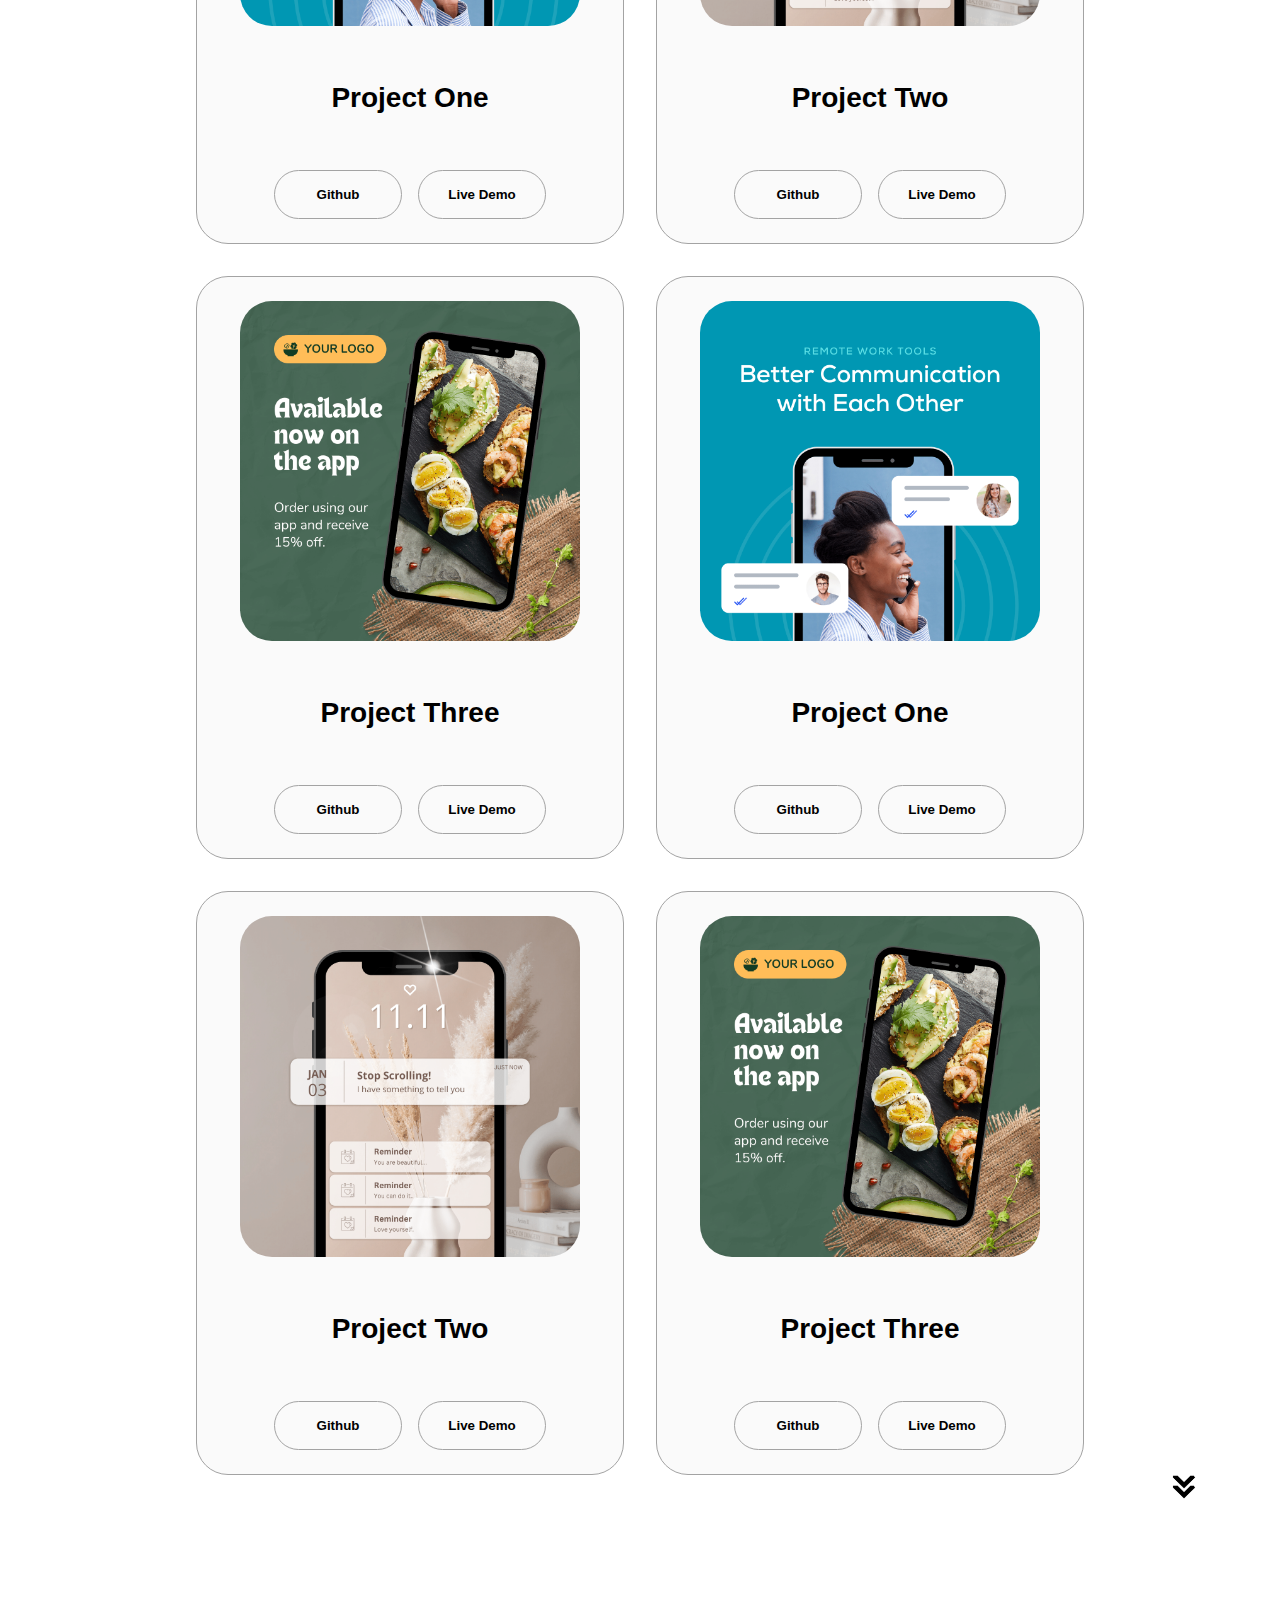
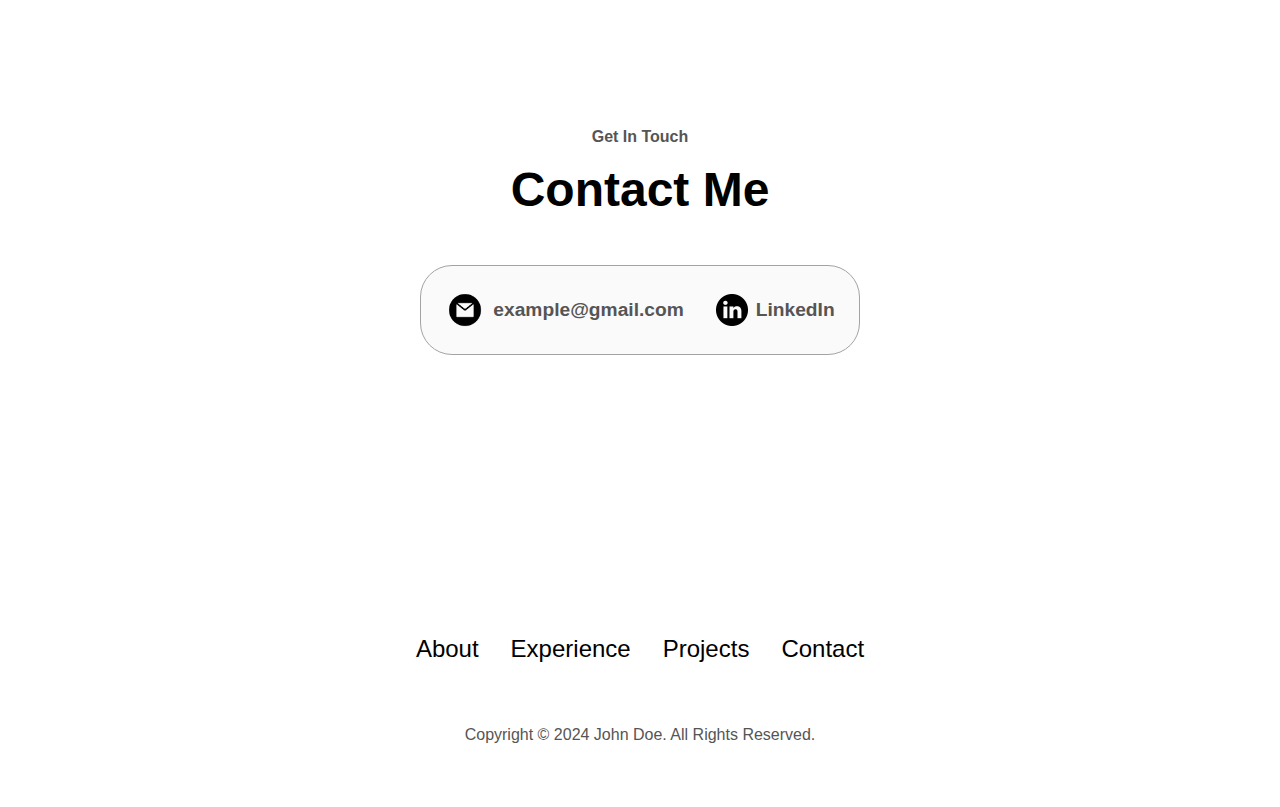
==== commit 54eaabfa: "Made page responsive." ====
--- a/index.html
+++ b/index.html
@@ -81,7 +81,7 @@
             <p>B.A Economics <br>B.A Philosophy</p>
           </div>
         </div>
-        <div class="text-condainer">
+        <div class="text-container">
           Lorem ipsum dolor sit amet consectetur adipisicing elit. Reprehenderit commodi eum harum labore ipsum, eaque optio ea, fuga sunt amet cumque voluptatibus eius necessitatibus. Laudantium est voluptatibus, optio esse dolorum nobis hic praesentium rerum ipsum, necessitatibus quo at consequatur ratione quas placeat. Aut amet accusantium quis voluptate neque at eligendi!
         </div>
       </div>
@@ -94,7 +94,7 @@
     <p>Explore my</p>
     <p>experience</p>
 
-    <div class="experince-details-container">
+    <div class="experience-details-container">
       <div class="about-containers">
         <div class="details-container">
           <h2 class="experience-subtitle">Frontend Development</h2>
--- a/index.css
+++ b/index.css
@@ -277,6 +277,10 @@
   /* flex-wrap: wrap; */
 }
 
+.text-container {
+  color: rgb(85, 85, 85);
+}
+
 .section-pic-container {
   height: 400px;
   width: 400px;
@@ -323,7 +327,7 @@
 }
 
 /* experience */
-.experince-details-container,
+.experience-details-container,
 .projects-details-container {
   display: flex;
   justify-content: center;
--- a/index-responsive.css
+++ b/index-responsive.css
@@ -1,3 +1,14 @@
+
+@media screen and (max-width: 1400px) {
+  #profile {
+    height: 83vh;
+    margin-bottom: 6rem;
+  }
+  .about-containers,
+  .projects-container {
+    flex-wrap: wrap;
+  }
+}
 
 @media screen and (max-width: 1200px) {
   #desktop-nav {
@@ -6,4 +17,123 @@
   #hamburger-nav {
     display: flex;
   }
+
+  #experience,
+  .experience-details-container,
+  .projects-details-container {
+    margin-top: 2rem;
+  }
+
+  #profile, 
+  .section-container {
+    display: block;
+  }
+
+  .arrow {
+    display: none;
+  }
+
+  section, 
+  .section-container {
+    height: fit-content;
+  }
+
+  section {
+    margin: 0 2%;
+    padding: 3vh;
+  }
+
+  .section-pic-container {
+    width: 275px;
+    height: 275px;
+    margin: 0 auto 2rem;
+  }
+
+  .about-containers,
+  .projects-container {
+    margin-top: 0;
+  }
+}
+
+@media screen and (max-width: 600px) {
+  #contact, 
+  footer {
+    height: 40vh;
+  }
+
+  #profile {
+    height: 83vh;
+    margin-bottom: 0;
+  }
+
+  article {
+    font-size: 1rem;
+  }
+
+  footer nav {
+    height: fit-content;
+    margin-bottom: 2rem;
+  }
+
+  .about-containers,
+  .projects-container,
+  .contact-info-upper, 
+  .btn-container {
+    flex-wrap: wrap;
+  }
+
+  .contact-info-container {
+    margin: .1rem 0;
+  }
+
+  .contact-info-container p,
+  .nav-links li a {
+    font-size: 1rem;
+  }
+
+  .contact-info-container:nth-child(2) .icon {
+    height: 1.6rem;
+  }
+  .email-icon {
+    height: 2rem;
+  }
+
+  .experience-subtitle {
+    font-size: 1.25rem;
+  }
+
+  .logo {
+    font-size: 1.5rem;
+  }
+
+  .nav-links {
+    flex-direction: column;
+    gap: 0.5rem;
+    text-align: center;
+  }
+
+  .section-pic-container {
+    width: auto;
+    height: 46vw;
+    justify-content: center;
+  }
+
+  section >p:nth-child(3) {
+    font-size: 1.25rem;
+    /* color: tomato; */
+    /* border: 1px solid #000; */
+  }
+
+  .section-text p:nth-child(3) {
+    font-size: 1.25rem;
+  }
+  
+  .section-text>p:nth-child(2),
+  section>p:nth-child(2) {
+    font-size: 2rem;
+  }
+
+  .text-container {
+    text-align: justify;
+  }
 }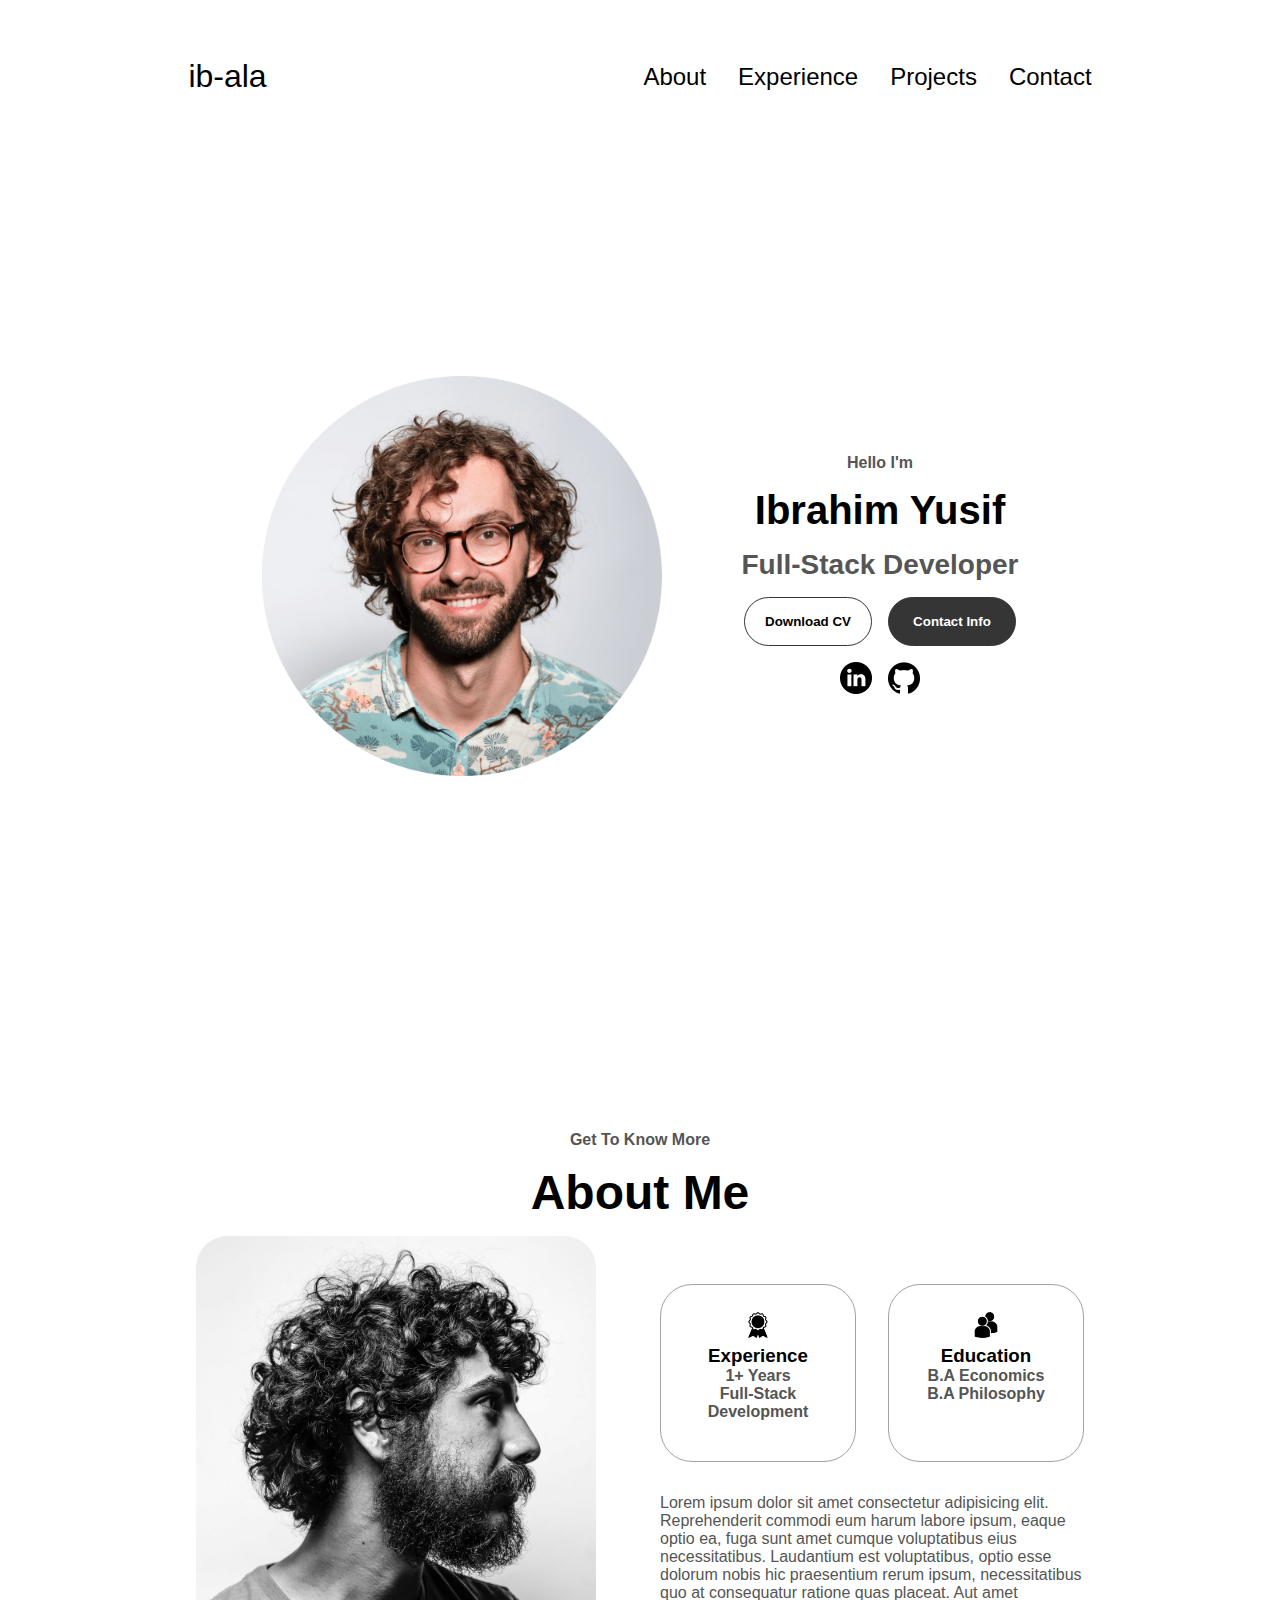
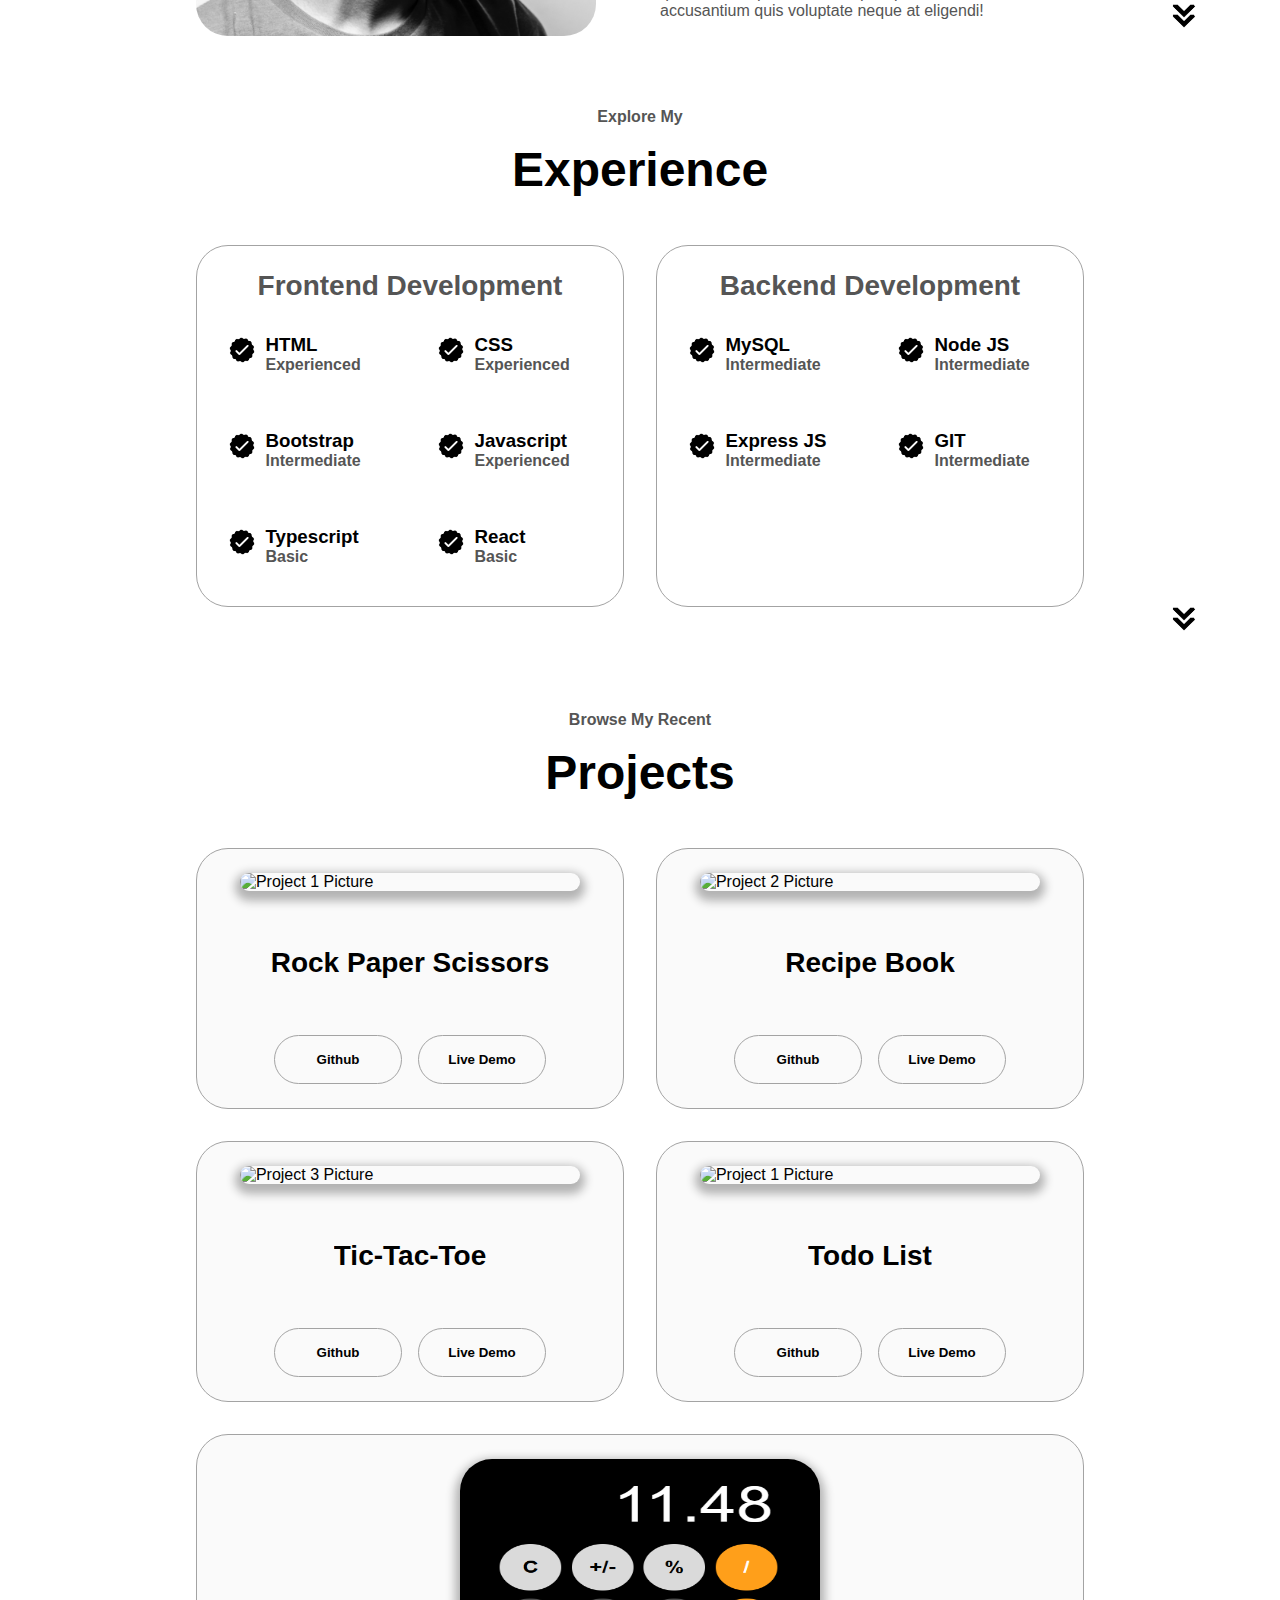
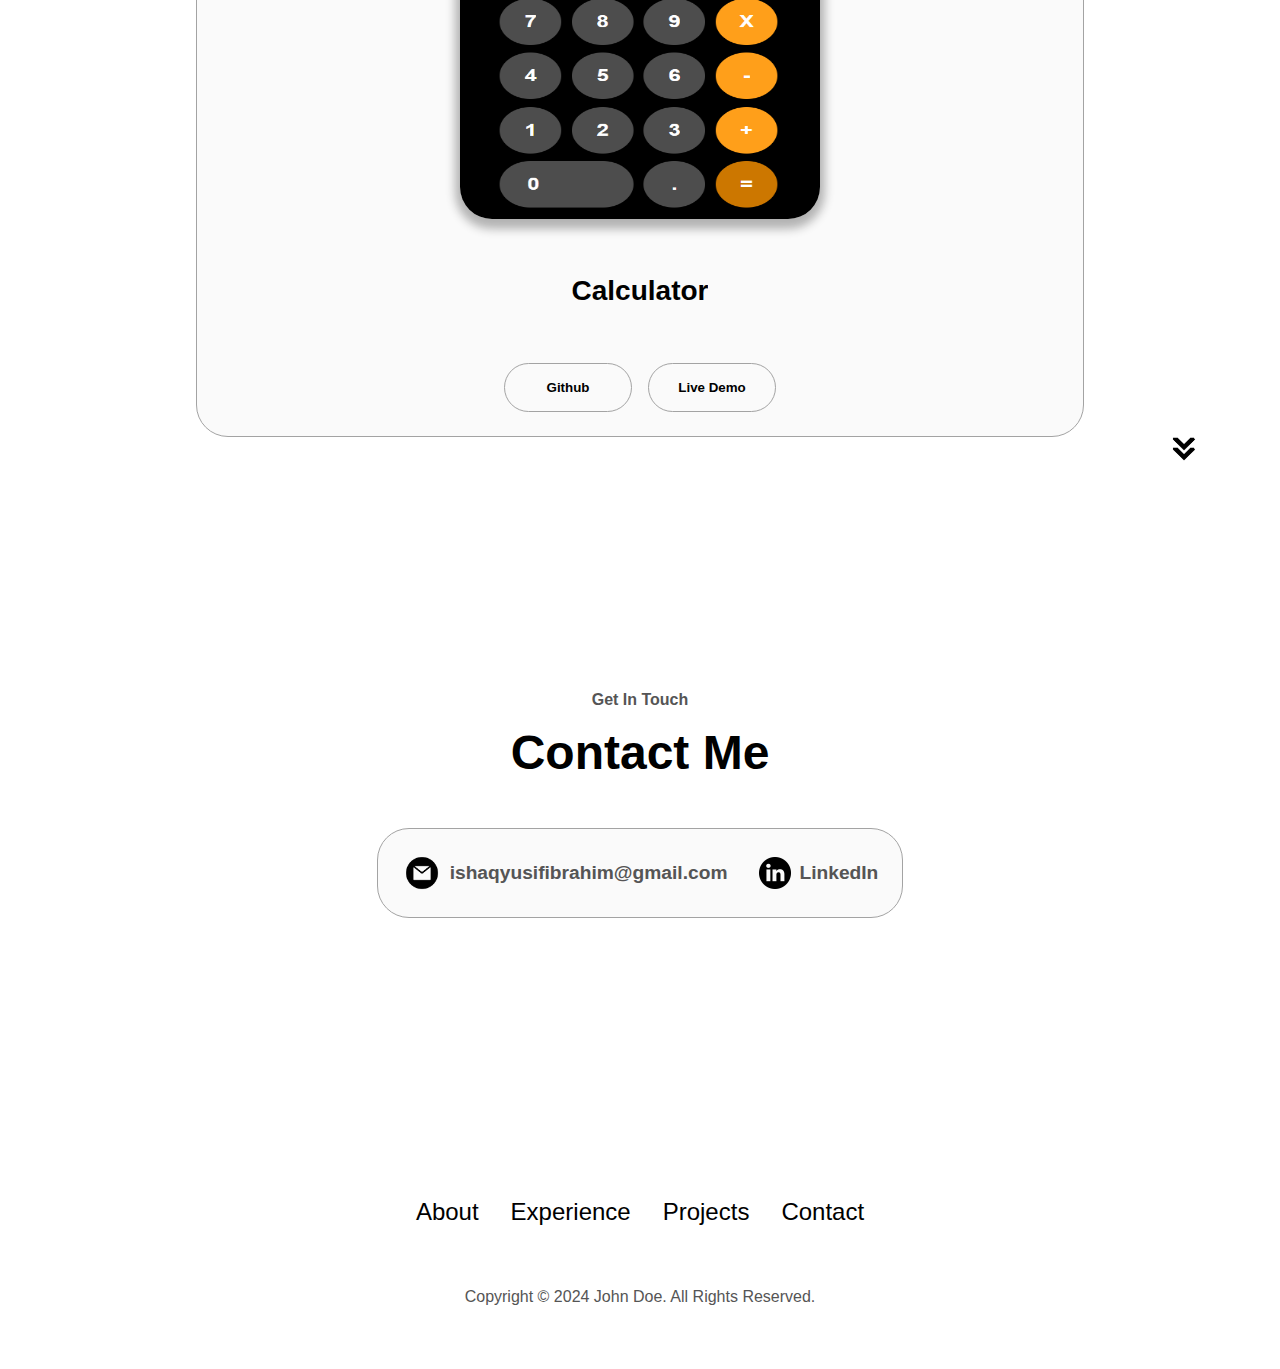
==== commit 9e743f1a: "Added link to the calculator app." ====
--- a/index.html
+++ b/index.html
@@ -10,7 +10,7 @@
 <body>
   
   <nav id="desktop-nav">
-    <div class="logo">John Doe</div>
+    <div class="logo">ib-ala</div>
     <div class="">
       <ul class="nav-links">
         <li><a href="#about">about</a></li>
@@ -22,7 +22,7 @@
   </nav>
 
   <nav id="hamburger-nav">
-    <div class="logo">John Doe</div>
+    <div class="logo">ib-ala</div>
     <div class="hamburger-menu">
       <div class="hamburger-icon js-hamburger-icon js-hamburger-menu-toggler">
         <span></span>
@@ -44,7 +44,7 @@
     </div>
     <div class="section-text">
       <p>Hello I'm</p>
-      <p>John Doe</p>
+      <p>ibrahim Yusif</p>
       <p>Full-Stack Developer</p>
       <div class="btn-container">
         <button class="btn btn-1" onclick="window.open('./asserts/portfolio-home-page/resume-example.pdf')">Download CV</button>
@@ -200,72 +200,102 @@
 
         <div class="each-project">
           <div class="project-content">
-            <img src="./asserts/portfolio-home-page/project-1.png" alt="Project 1 picture" class="project-image">
-  
-            <h2 class="projects-subtitle project-title">project one</h2>
-            <div class="btn-container">
-              <button class="btn btn-1 project-btn" onclick="location.href='https:\\github.com/'">github</button>
-              <button class="btn btn-1 project-btn" onclick="location.href='https:\\github.com/'">live demo</button>
-            </div>
-          </div>
-        </div>
-  
-        <div class="each-project">
-          <div class="project-content">
-            <img src="./asserts/portfolio-home-page/project-2.png" alt="Project 2 picture" class="project-image">
-  
-            <h2 class="projects-subtitle project-title">project two</h2>
-            <div class="btn-container">
-              <button class="btn btn-1 project-btn" onclick="location.href='https:\\github.com/'">github</button>
-              <button class="btn btn-1 project-btn" onclick="location.href='https:\\github.com/'">live demo</button>
-            </div>
-          </div>
-        </div>
-  
-        <div class="each-project">
-          <div class="project-content">
-            <img src="./asserts/portfolio-home-page/project-3.png" alt="Project 3 picture" class="project-image">
-  
-            <h2 class="projects-subtitle project-title">project three</h2>
-            <div class="btn-container">
-              <button class="btn btn-1 project-btn" onclick="location.href='https:\\github.com/'">github</button>
-              <button class="btn btn-1 project-btn" onclick="location.href='https:\\github.com/'">live demo</button>
-            </div>
-          </div>
-        </div>
-
-        <div class="each-project">
-          <div class="project-content">
-            <img src="./asserts/portfolio-home-page/project-1.png" alt="Project 1 picture" class="project-image">
-  
-            <h2 class="projects-subtitle project-title">project one</h2>
-            <div class="btn-container">
-              <button class="btn btn-1 project-btn" onclick="location.href='https:\\github.com/'">github</button>
-              <button class="btn btn-1 project-btn" onclick="location.href='https:\\github.com/'">live demo</button>
-            </div>
-          </div>
-        </div>
-  
-        <div class="each-project">
-          <div class="project-content">
-            <img src="./asserts/portfolio-home-page/project-2.png" alt="Project 2 picture" class="project-image">
-  
-            <h2 class="projects-subtitle project-title">project two</h2>
-            <div class="btn-container">
-              <button class="btn btn-1 project-btn" onclick="location.href='https:\\github.com/'">github</button>
-              <button class="btn btn-1 project-btn" onclick="location.href='https:\\github.com/'">live demo</button>
-            </div>
-          </div>
-        </div>
-  
-        <div class="each-project">
-          <div class="project-content">
-            <img src="./asserts/portfolio-home-page/project-3.png" alt="Project 3 picture" class="project-image">
-  
-            <h2 class="projects-subtitle project-title">project three</h2>
-            <div class="btn-container">
-              <button class="btn btn-1 project-btn" onclick="location.href='https:\\github.com/'">github</button>
-              <button class="btn btn-1 project-btn" onclick="location.href='https:\\github.com/'">live demo</button>
+            <img src="./projects/rock-paper-scissors game/images/rock-paper-scissors-screenshot - Copy.png" alt="Project 1 picture" class="project-image">
+  
+            <h2 class="projects-subtitle">rock paper scissors</h2>
+            <div class="btn-container">
+              <a href="http://github.com/" target="_blank">
+                <button class="btn btn-1 project-btn">github</button>
+              </a>
+
+              <a href="./projects/rock-paper-scissors game/rock-paper-scissors.html" target="_blank">
+                <button class="btn btn-1 project-btn">live demo</button>
+              </a>
+            </div>
+          </div>
+        </div>
+  
+        <div class="each-project">
+          <div class="project-content">
+            <img src="./projects/recipe note/images/Screenshot (1272) - Copy.png" alt="Project 2 picture" class="project-image">
+  
+            <h2 class="projects-subtitle">recipe book</h2>
+            <div class="btn-container">
+              <a href="http://github.com/" target="_blank">
+                <button class="btn btn-1 project-btn">github</button>
+              </a>
+
+              <a href="./projects/recipe note/recipe-note.html" target="_blank">
+                <button class="btn btn-1 project-btn">live demo</button>
+              </a>
+            </div>
+          </div>
+        </div>
+  
+        <div class="each-project">
+          <div class="project-content">
+            <img src="./projects/tic-tac-toe game/images/Screenshot (1265) copy.png" alt="Project 3 picture" class="project-image">
+  
+            <h2 class="projects-subtitle">tic-tac-toe</h2>
+            <div class="btn-container">
+              <a href="http://github.com/" target="_blank">
+                <button class="btn btn-1 project-btn">github</button>
+              </a>
+
+              <a href="./projects/tic-tac-toe game/tic-tac-toe.html" target="_blank">
+                <button class="btn btn-1 project-btn">live demo</button>
+              </a>
+            </div>
+          </div>
+        </div>
+
+        <div class="each-project">
+          <div class="project-content">
+            <img src="./projects/todo list/images/Screenshot (1264) copy.png" alt="Project 1 picture" class="project-image">
+  
+            <h2 class="projects-subtitle">todo list</h2>
+            <div class="btn-container">
+              <a href="http://github.com/" target="_blank">
+                <button class="btn btn-1 project-btn">github</button>
+              </a>
+
+              <a href="./projects/todo list/todo-list.html" target="_blank">
+                <button class="btn btn-1 project-btn">live demo</button>
+              </a>
+            </div>
+          </div>
+        </div>
+  
+        <!-- <div class="each-project">
+          <div class="project-content">
+            <img src="./projects/frontpage/images/Screenshot (1268) copy.png" alt="Project 2 picture" class="project-image">
+  
+            <h2 class="projects-subtitle">project two</h2>
+            <div class="btn-container">
+              <a href="http://github.com/" target="_blank">
+                <button class="btn btn-1 project-btn">github</button>
+              </a>
+
+              <a href="./projects/rock-paper-scissors game/rock-paper-scissors.html" target="_blank">
+                <button class="btn btn-1 project-btn">live demo</button>
+              </a>
+            </div>
+          </div>
+        </div> -->
+  
+        <div class="each-project">
+          <div class="project-content">
+            <img src="./projects/calculator/images/Screenshot.png" alt="Screenshot of the calculator app" class="project-image">
+  
+            <h2 class="projects-subtitle">calculator</h2>
+            <div class="btn-container">
+              <a href="http://github.com/" target="_blank">
+                <button class="btn btn-1 project-btn">github</button>
+              </a>
+
+              <a href="./projects/calculator/calculator.html" target="_blank">
+                <button class="btn btn-1 project-btn">live demo</button>
+              </a>
             </div>
           </div>
         </div>
@@ -281,7 +311,7 @@
     <div class="contact-info-upper">
       <div class="contact-info-container">
         <img src="./asserts/portfolio-home-page/email.png" alt="Email icon" class="icon email-icon">
-        <p><a href="mailto:example@gmail.com">example@gmail.com</a></p>
+        <p><a href="mailto:ishaqyusifibrahim@gmail.com">ishaqyusifibrahim@gmail.com</a></p>
       </div>
       <div class="contact-info-container">
         <img src="./asserts/portfolio-home-page/linkedin.png" alt="linkedin icon" class="icon">
--- a/index.css
+++ b/index.css
@@ -86,6 +86,7 @@
 
 .logo {
   font-size: 2rem;
+  text-transform: none;
 }
 .logo:hover {
   cursor: default;
@@ -116,7 +117,7 @@
   opacity: 0;
 }
 .hamburger-icon.show span:last-child {
-  transform: rotate(-45deg) translate(11px, -5px);
+  transform: rotate(-45deg) translate(9px, -5px);
 }
 
 .hamburger-icon span {
@@ -131,7 +132,7 @@
 .menu-links {
   position: absolute;
   top: 100%;
-  transform: translateX(-50px);
+  transform: translateX(-40%);
   /* right: 0; */
   background-color: white;
   width: fit-content;
@@ -204,6 +205,10 @@
 section>p:first-child {
   text-align: center;
 }
+.section-text>p:nth-child(2) {
+  font-size: 2.5rem !important;
+  /* color: hsl(0, 0%, 20%) !important; */
+}
 .section-text>p:nth-child(2),
 section>p:nth-child(2) {
   color: black;
@@ -216,6 +221,7 @@
 .btn-container {
   display: flex;
   justify-content: center;
+  align-items: center;
   gap: 1rem;
 }
 .btn {
@@ -364,6 +370,14 @@
   text-transform: capitalize;
   text-align: center;
 }
+.projects-subtitle {
+  color: black;
+  margin: 1rem 0.5rem;
+  display: -webkit-box;
+  -webkit-line-clamp: 2;
+  -webkit-box-orient: vertical;
+  overflow: hidden; 
+}
 
 /* projects */
 #projects {
@@ -377,13 +391,11 @@
 
 .project-image {
   border-radius: 2rem;
+  max-height: 360px;
+  max-width: 360px;
   width: 90%;
   height: 90%;
-}
-
-.project-title {
-  margin: 1rem;
-  color: black;
+  box-shadow: 0px 5px 10px 5px hsl(0, 0%, 70%);
 }
 
 .project-btn {
@@ -395,9 +407,11 @@
   flex-wrap: wrap;
 }
 
-/* .project-content {
-  background-color: tomato;
-} */
+.project-content {
+  /* background-color: tomato; */
+  flex-direction: column;
+  align-items: center;
+}
 
 /* contact */
 #contact {
@@ -427,6 +441,10 @@
   margin: 1rem;
 }
 
+.contact-info-container:nth-child(2) {
+  margin-left: 1rem;
+}
+
 .contact-info-container a {
   color: rgb(85, 85, 85);
 } 
--- a/index-responsive.css
+++ b/index-responsive.css
@@ -1,12 +1,17 @@
 
 @media screen and (max-width: 1400px) {
   #profile {
-    height: 83vh;
+    /* height: 83vh; */
     margin-bottom: 6rem;
   }
   .about-containers,
   .projects-container {
     flex-wrap: wrap;
+  }
+
+  #about,
+  #experience {
+    height: fit-content;
   }
 }
 
@@ -64,6 +69,10 @@
   #profile {
     height: 83vh;
     margin-bottom: 0;
+  }
+
+  .menu-links a {
+    font-size: 1.2rem;
   }
 
   article {
@@ -136,4 +145,17 @@
   .text-container {
     text-align: justify;
   }
+
+  .project-content {
+    gap: 0.5rem;
+  }
+
+  .project-image {
+    box-shadow: 0px 2px 10px 3px hsl(0, 0%, 70%);
+  }
+
+  .projects-subtitle {
+    font-size: 1.3rem;
+    /* height: 3.2rem; */
+  }
 }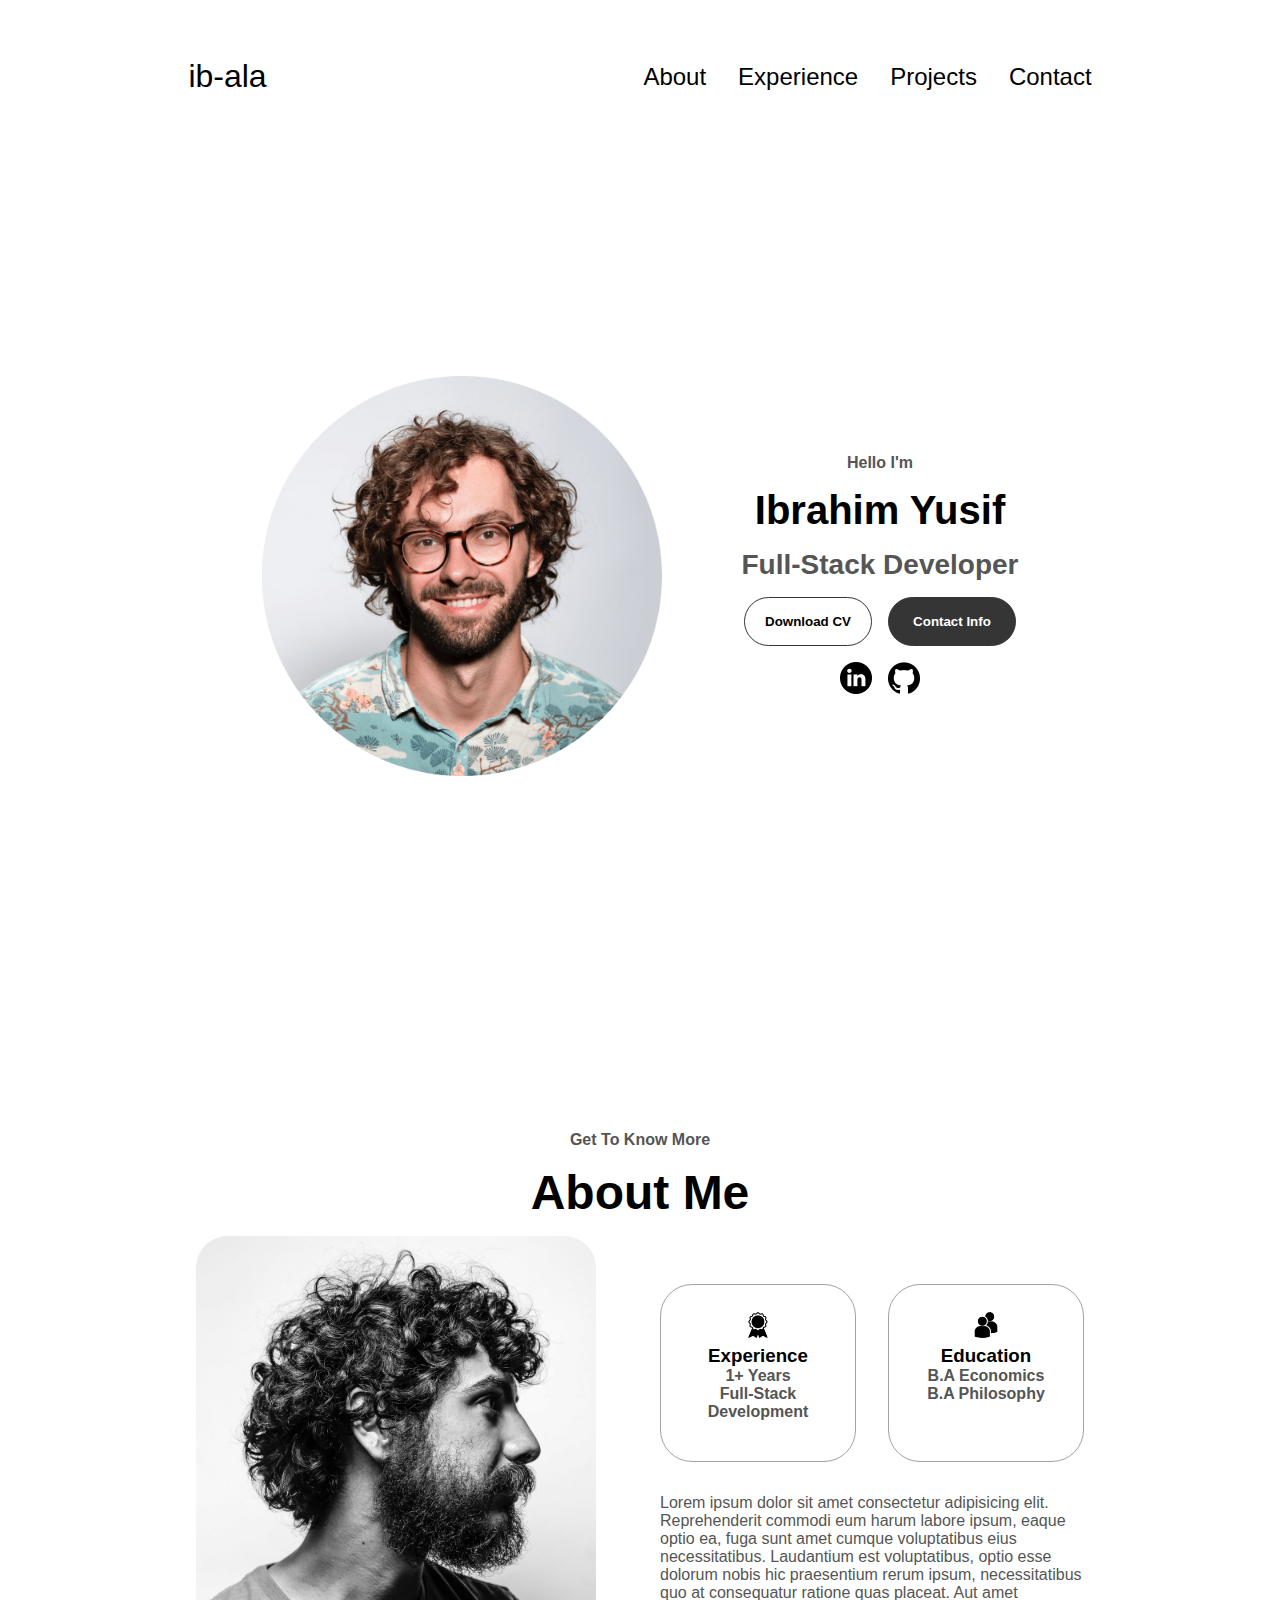
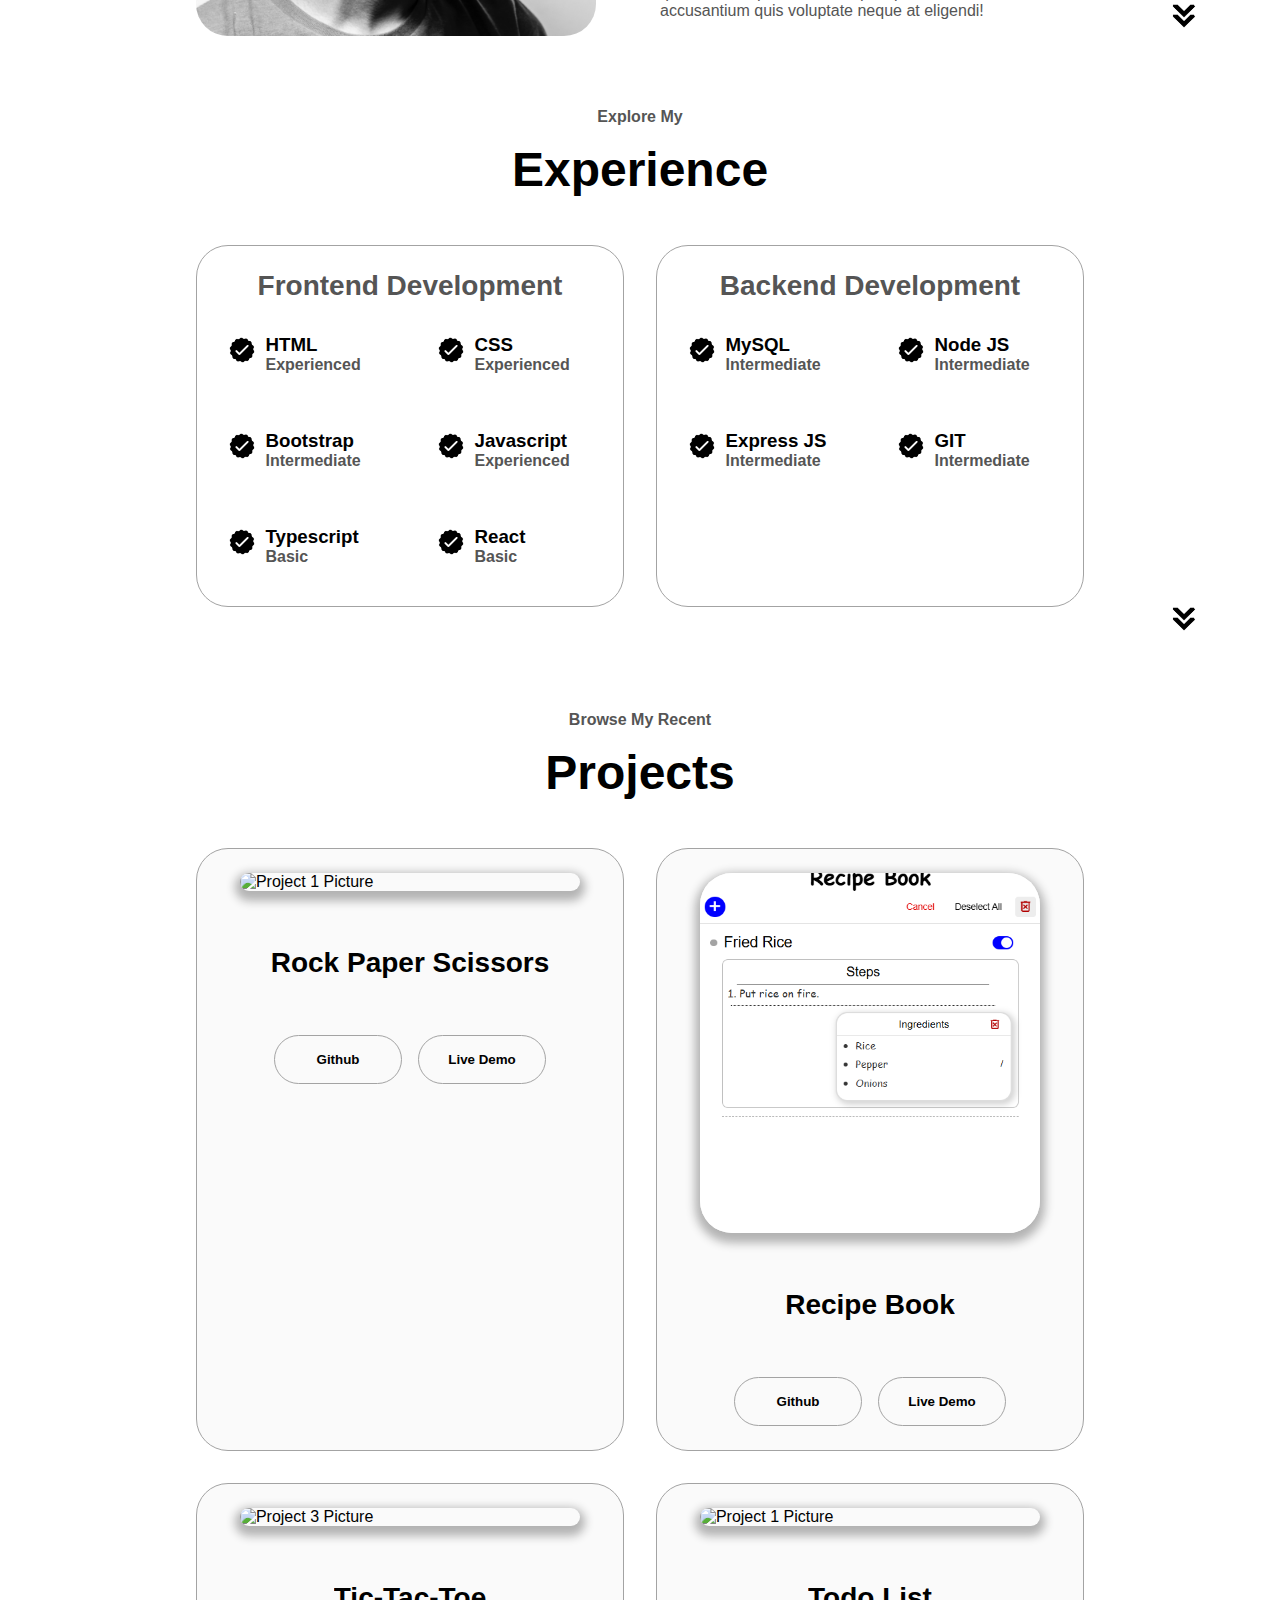
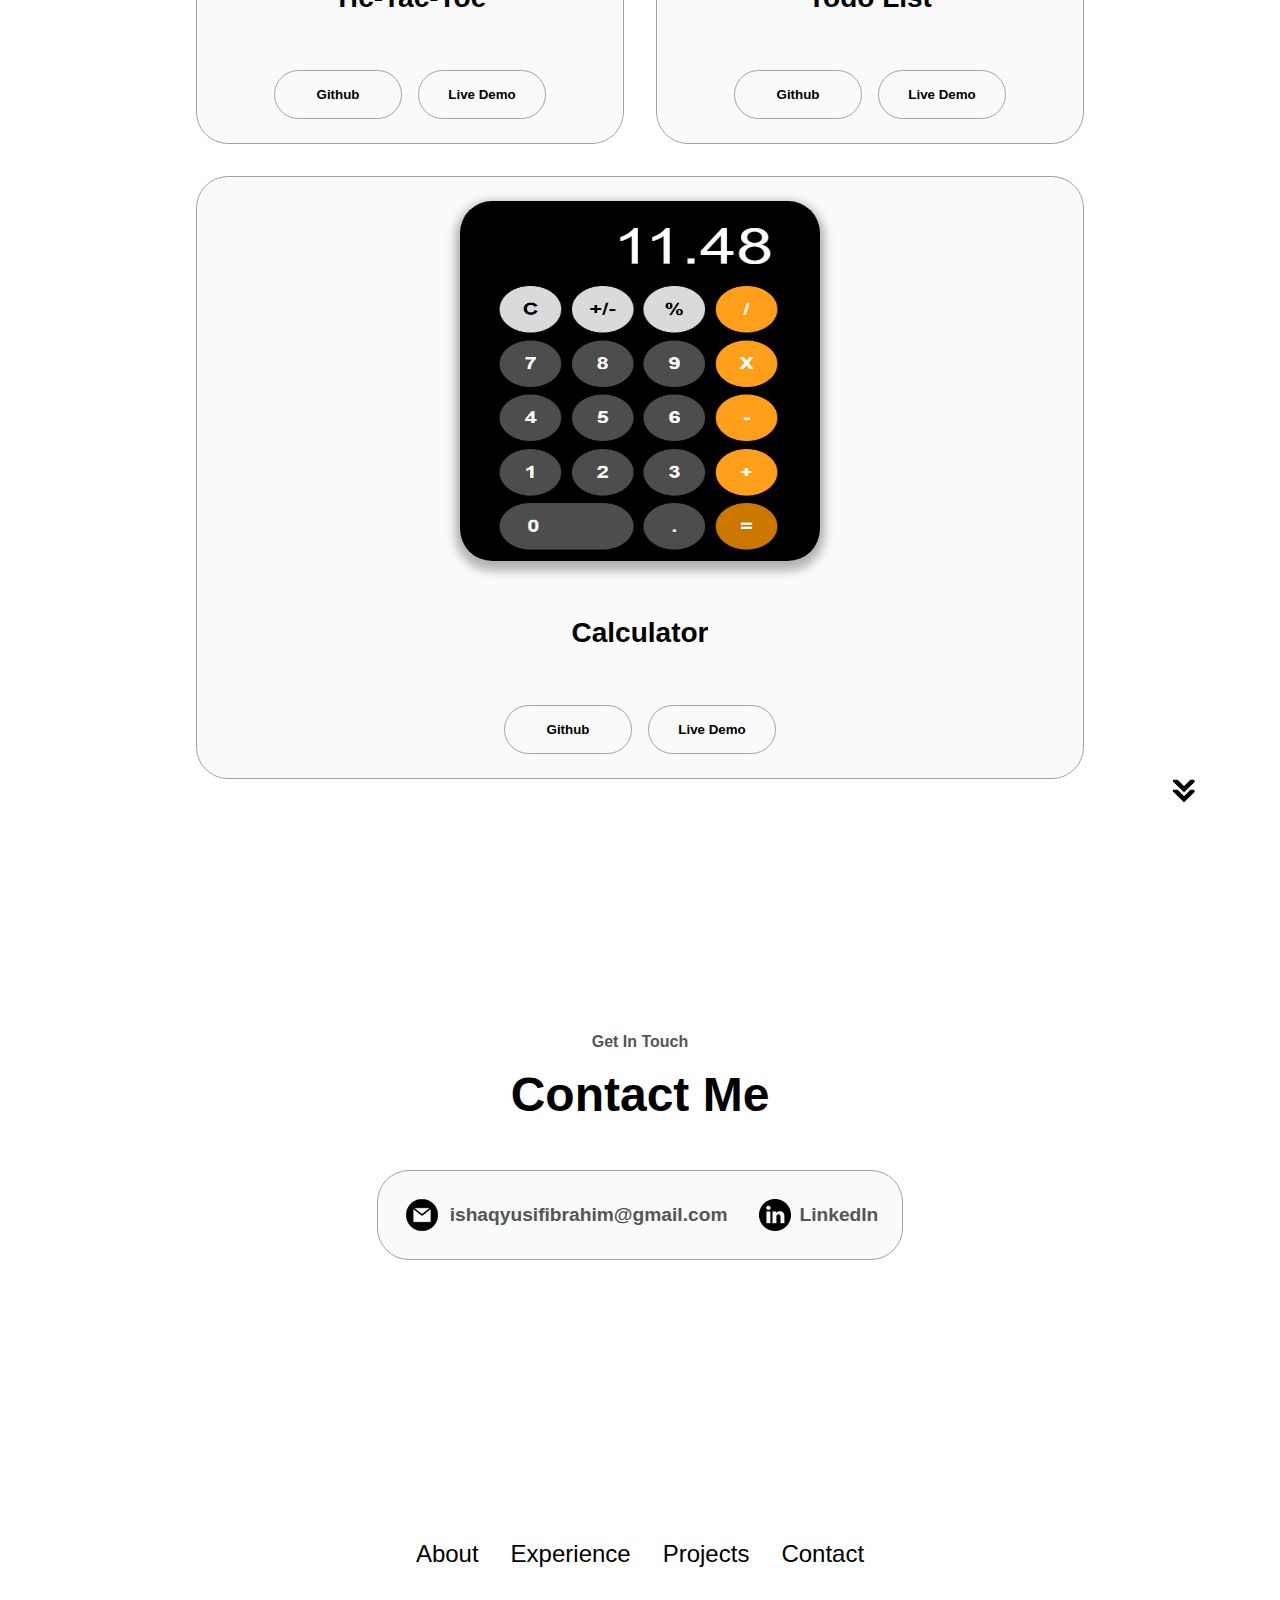
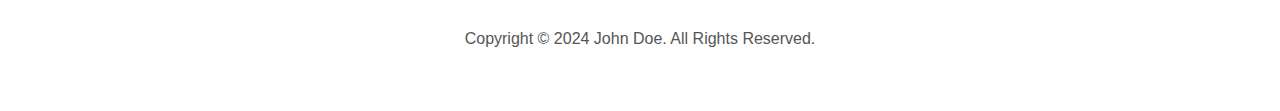
==== commit 00068ce1: "Added calculator program." ====
--- a/index.html
+++ b/index.html
@@ -217,7 +217,7 @@
   
         <div class="each-project">
           <div class="project-content">
-            <img src="./projects/recipe note/images/Screenshot (1272) - Copy.png" alt="Project 2 picture" class="project-image">
+            <img src="./projects/recipe note/images/screenshot.png" alt="Project 2 picture" class="project-image">
   
             <h2 class="projects-subtitle">recipe book</h2>
             <div class="btn-container">
--- a/index-responsive.css
+++ b/index-responsive.css
@@ -152,6 +152,7 @@
 
   .project-image {
     box-shadow: 0px 2px 10px 3px hsl(0, 0%, 70%);
+    border-radius: 1rem;
   }
 
   .projects-subtitle {
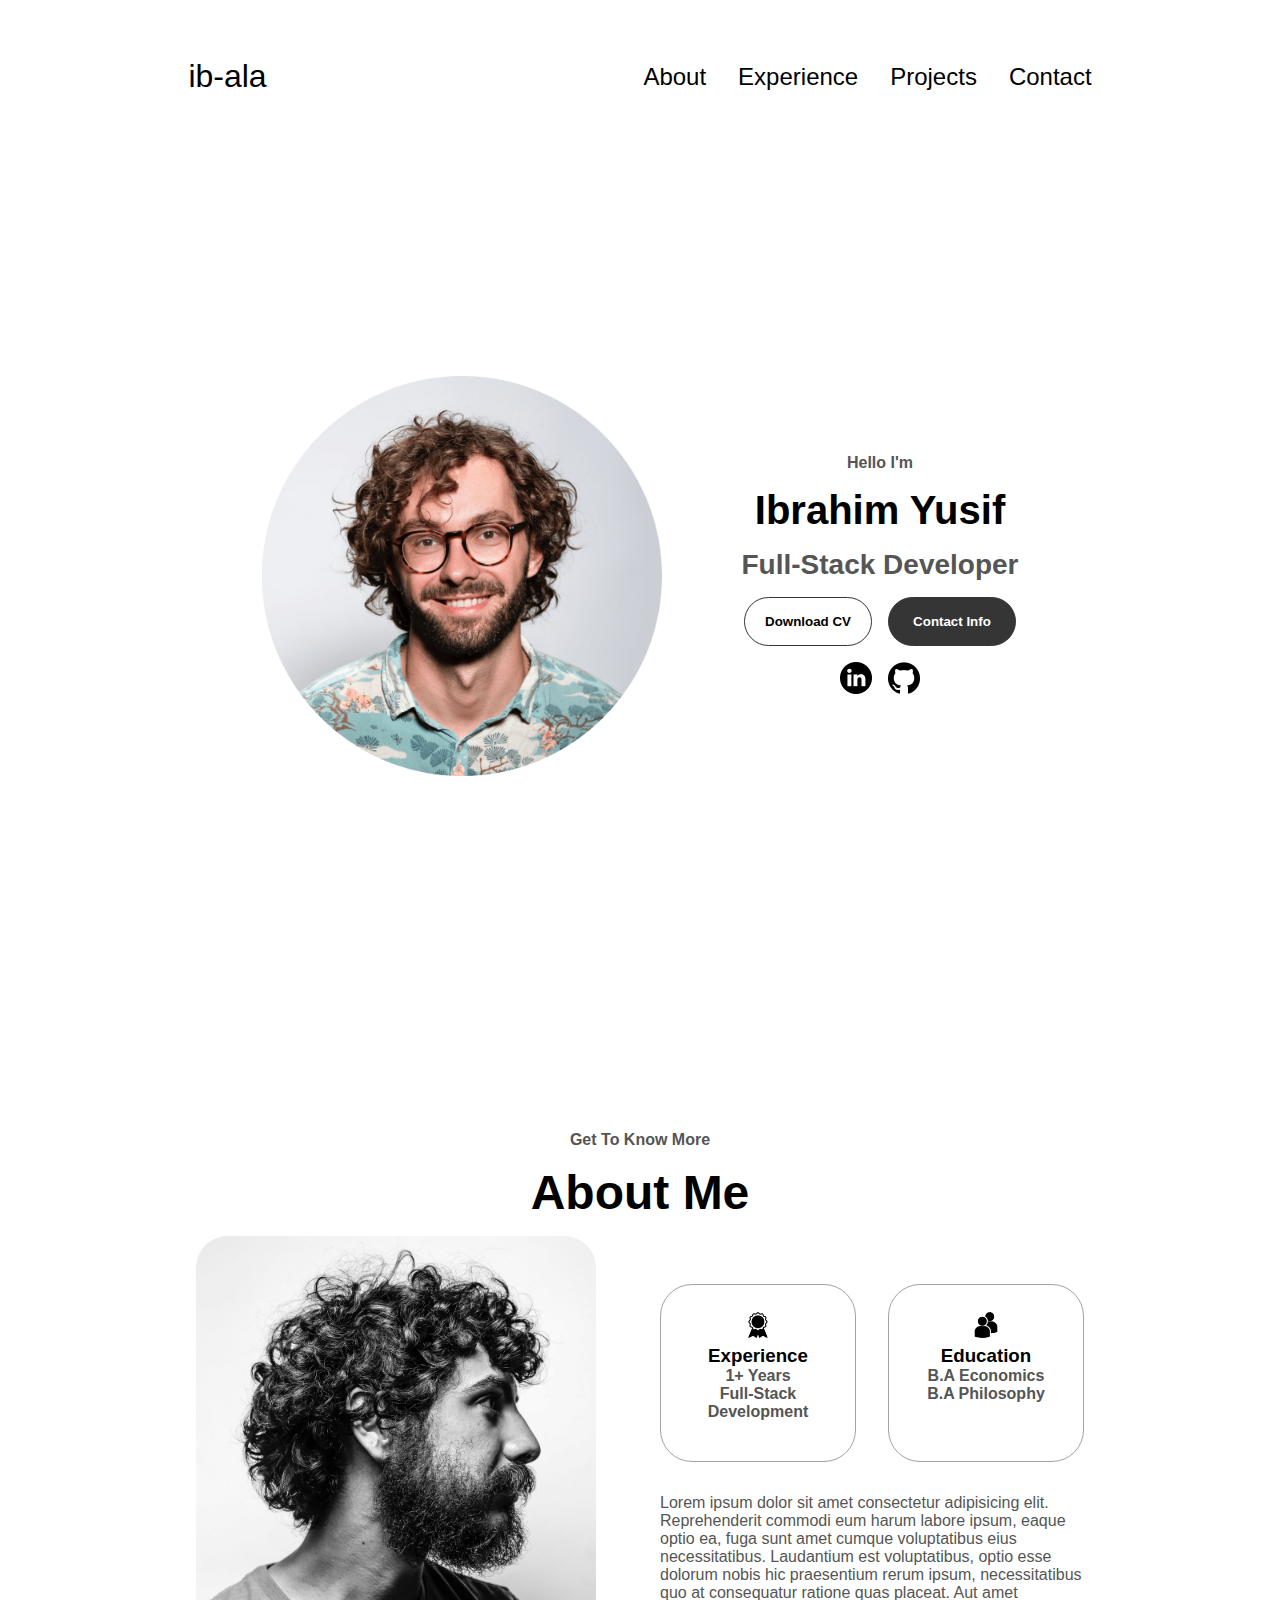
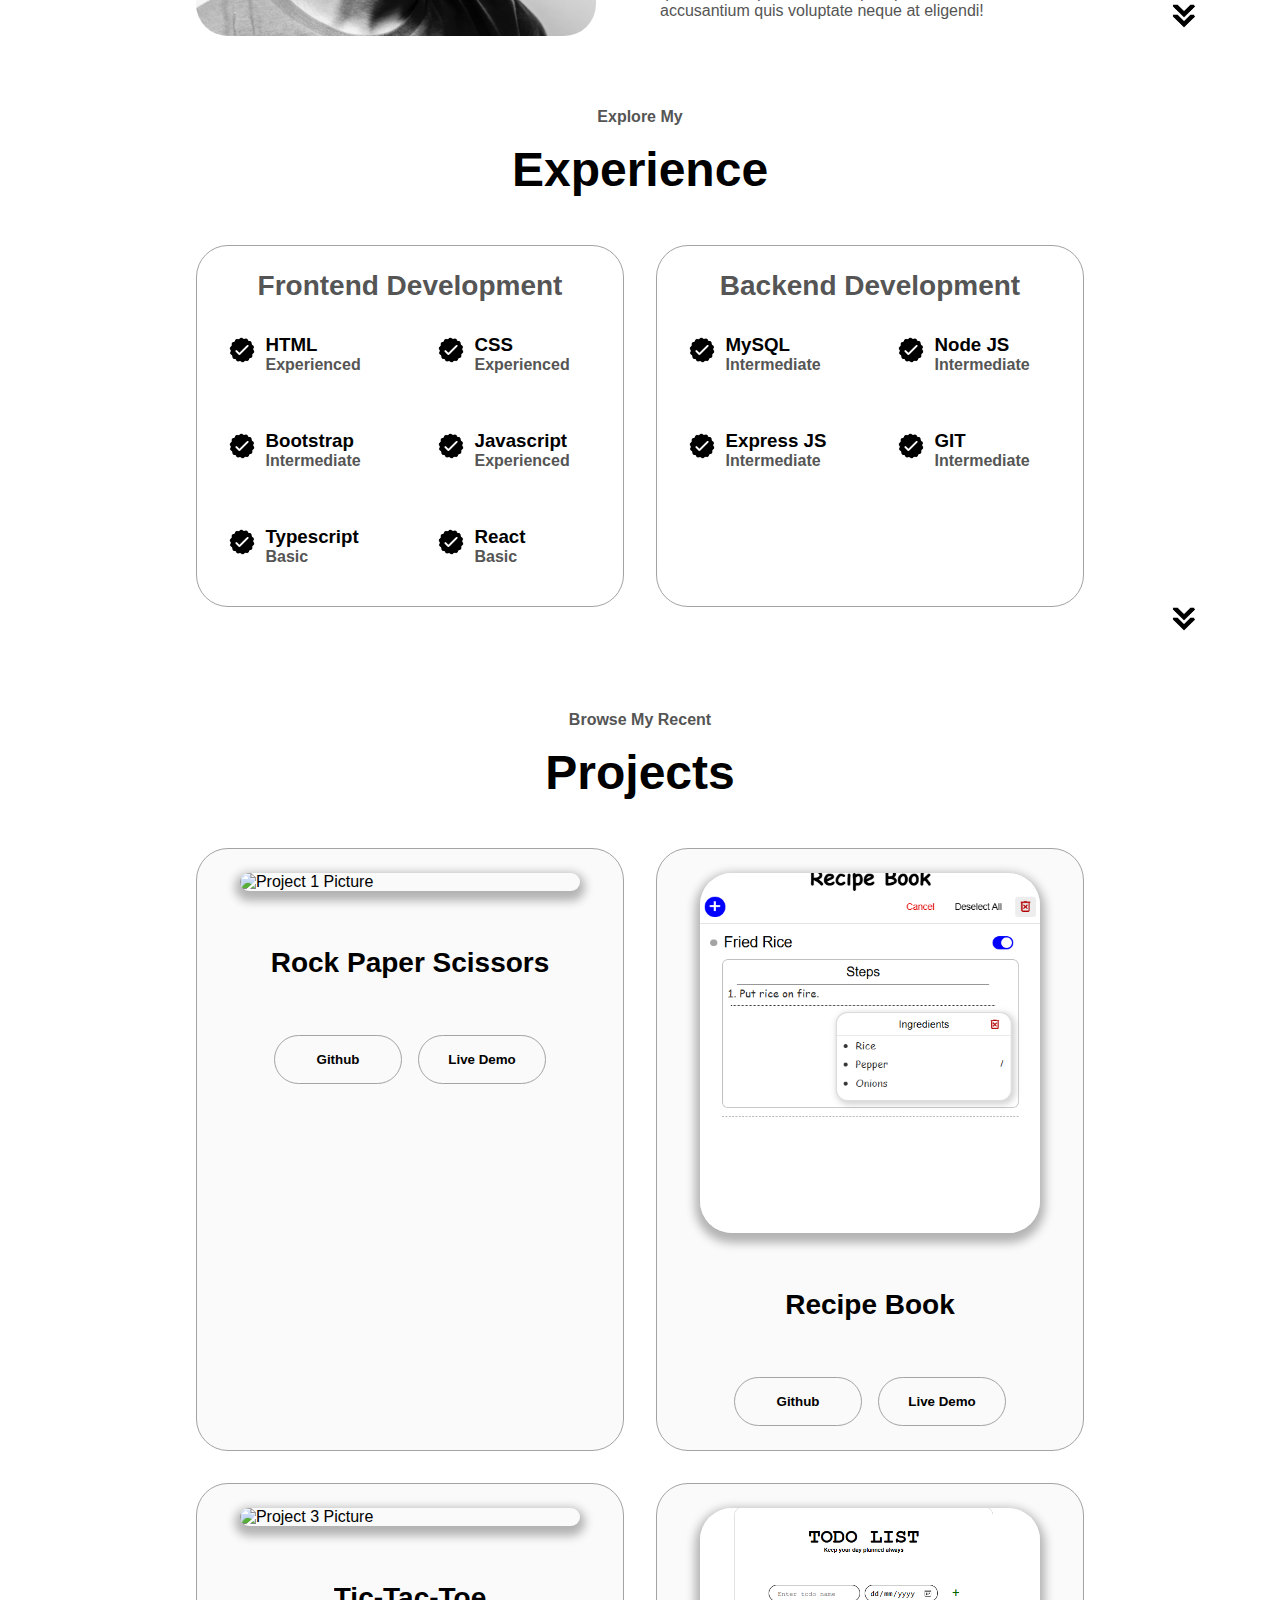
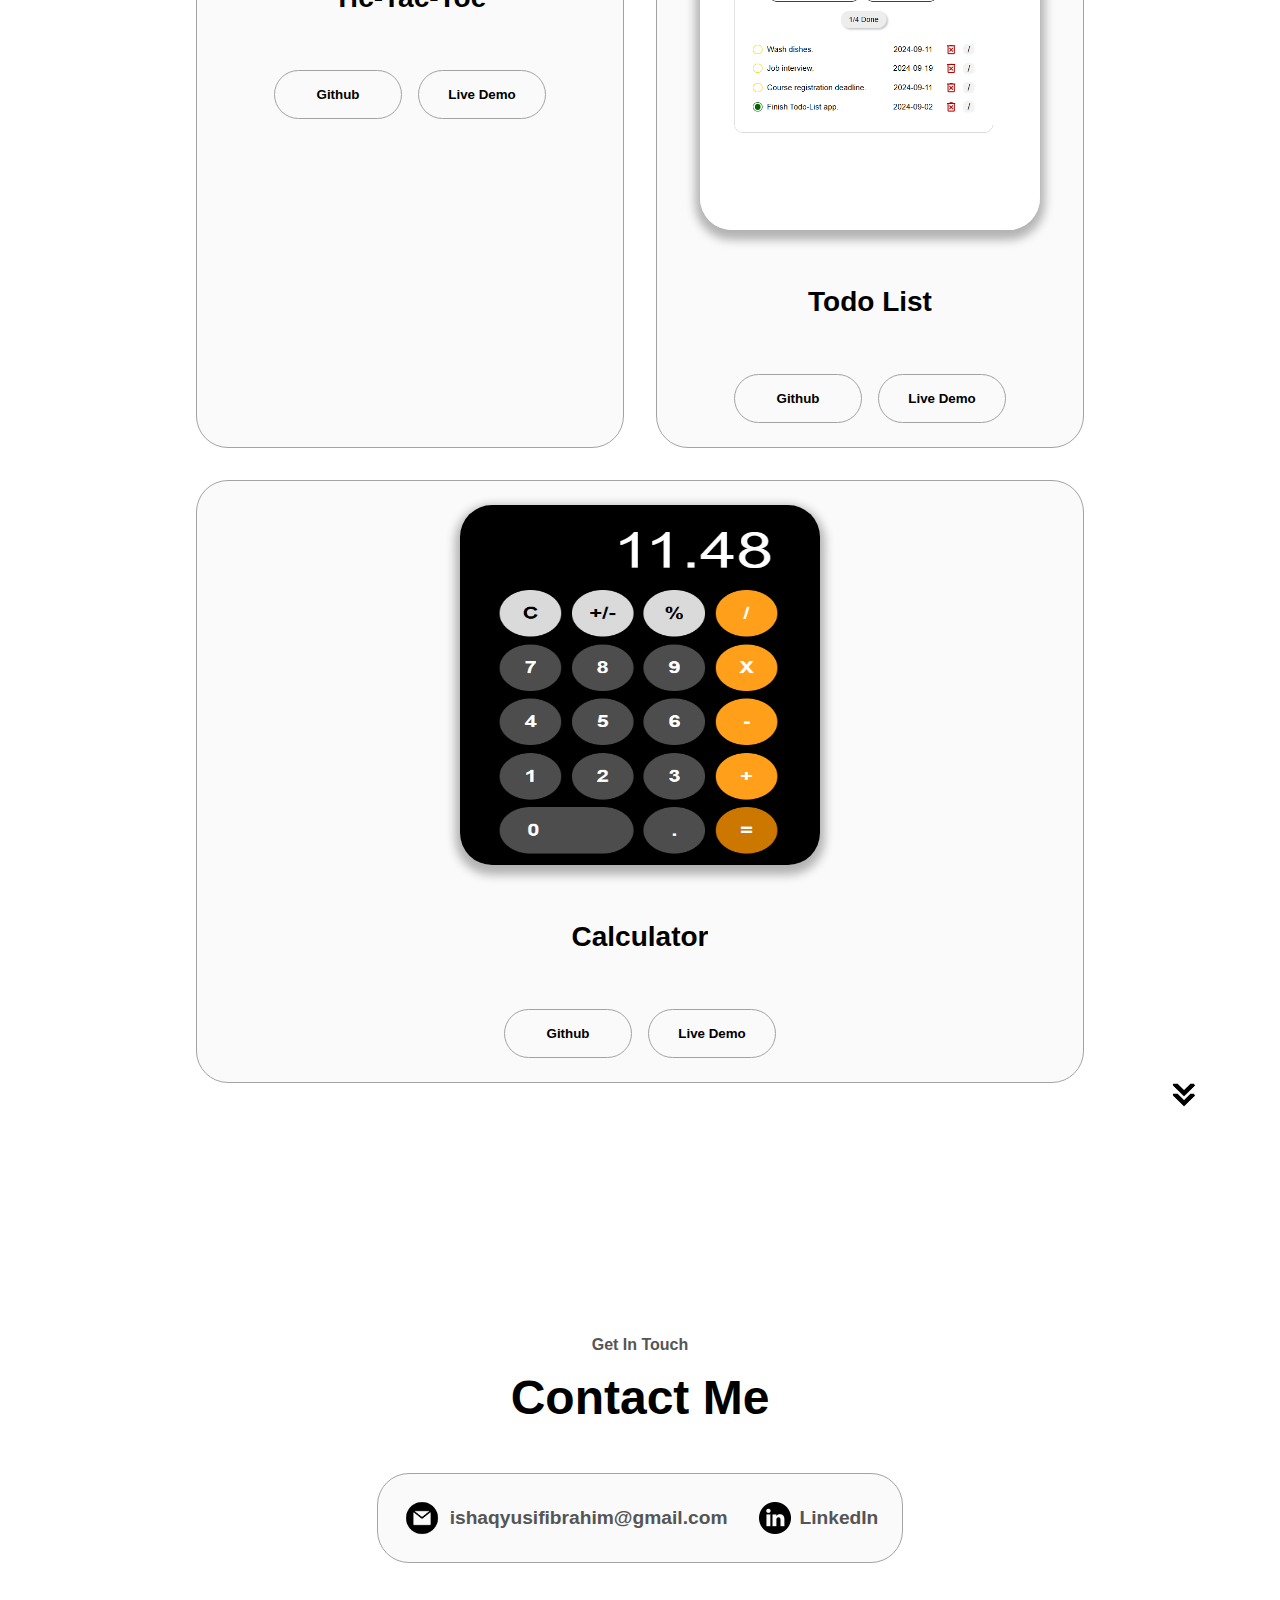
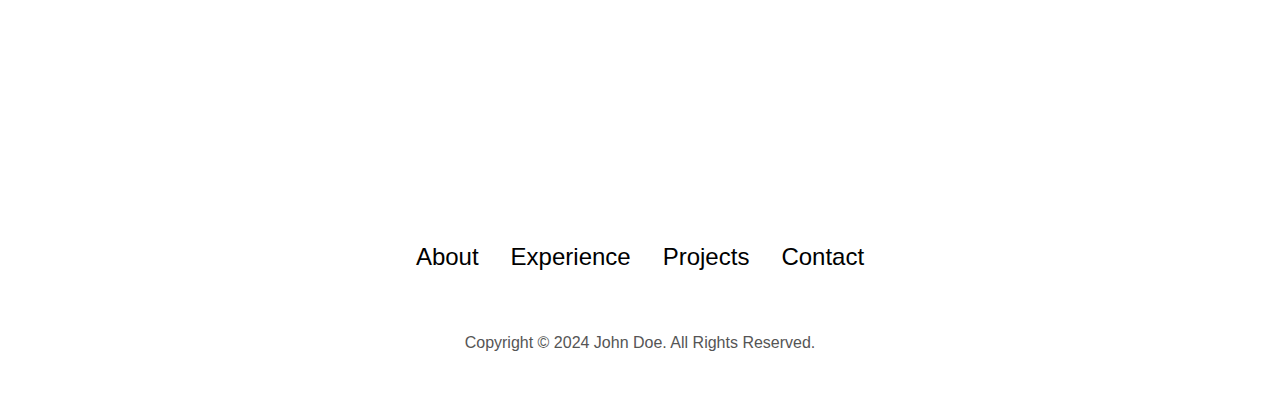
==== commit 451baffa: "Added todo-list app." ====
--- a/index.html
+++ b/index.html
@@ -47,13 +47,21 @@
       <p>ibrahim Yusif</p>
       <p>Full-Stack Developer</p>
       <div class="btn-container">
-        <button class="btn btn-1" onclick="window.open('./asserts/portfolio-home-page/resume-example.pdf')">Download CV</button>
-        <button class="btn btn-2" onclick="location.href = './#contact'">Contact Info</button>
+        <a href="./asserts/portfolio-home-page/resume-example.pdf">
+          <button class="btn btn-1">Download CV</button>
+        </a>
+
+        <a href="#contact">
+          <button class="btn btn-2">Contact Info</button>
+        </a>
       </div>
       <div class="social-contact">
+        <!-- Replace href value with LinkedIn link -->
         <a href="index.html">
           <img class="icon" src="./asserts/portfolio-home-page/linkedin.png" alt="My linkedin profile">
         </a>
+        <!-- Replace href value with Github link -->
+        <!-- And the Github links for the projects. -->
         <a href="index.html">
           <img class="icon" src="./asserts/portfolio-home-page/github.png" alt="My linkedin profile">
         </a>
@@ -234,7 +242,7 @@
   
         <div class="each-project">
           <div class="project-content">
-            <img src="./projects/tic-tac-toe game/images/Screenshot (1265) copy.png" alt="Project 3 picture" class="project-image">
+            <img src="./projects/tic-tac-toe game/images/screenshot.png" alt="Project 3 picture" class="project-image">
   
             <h2 class="projects-subtitle">tic-tac-toe</h2>
             <div class="btn-container">
@@ -251,7 +259,7 @@
 
         <div class="each-project">
           <div class="project-content">
-            <img src="./projects/todo list/images/Screenshot (1264) copy.png" alt="Project 1 picture" class="project-image">
+            <img src="./projects/todo list/images/screenshot.png" alt="Project 1 picture" class="project-image">
   
             <h2 class="projects-subtitle">todo list</h2>
             <div class="btn-container">
@@ -315,6 +323,7 @@
       </div>
       <div class="contact-info-container">
         <img src="./asserts/portfolio-home-page/linkedin.png" alt="linkedin icon" class="icon">
+        <!-- Replace href value with Github link -->
         <p><a href="https://linkedin.com">LinkedIn</a></p>
       </div>
     </div>
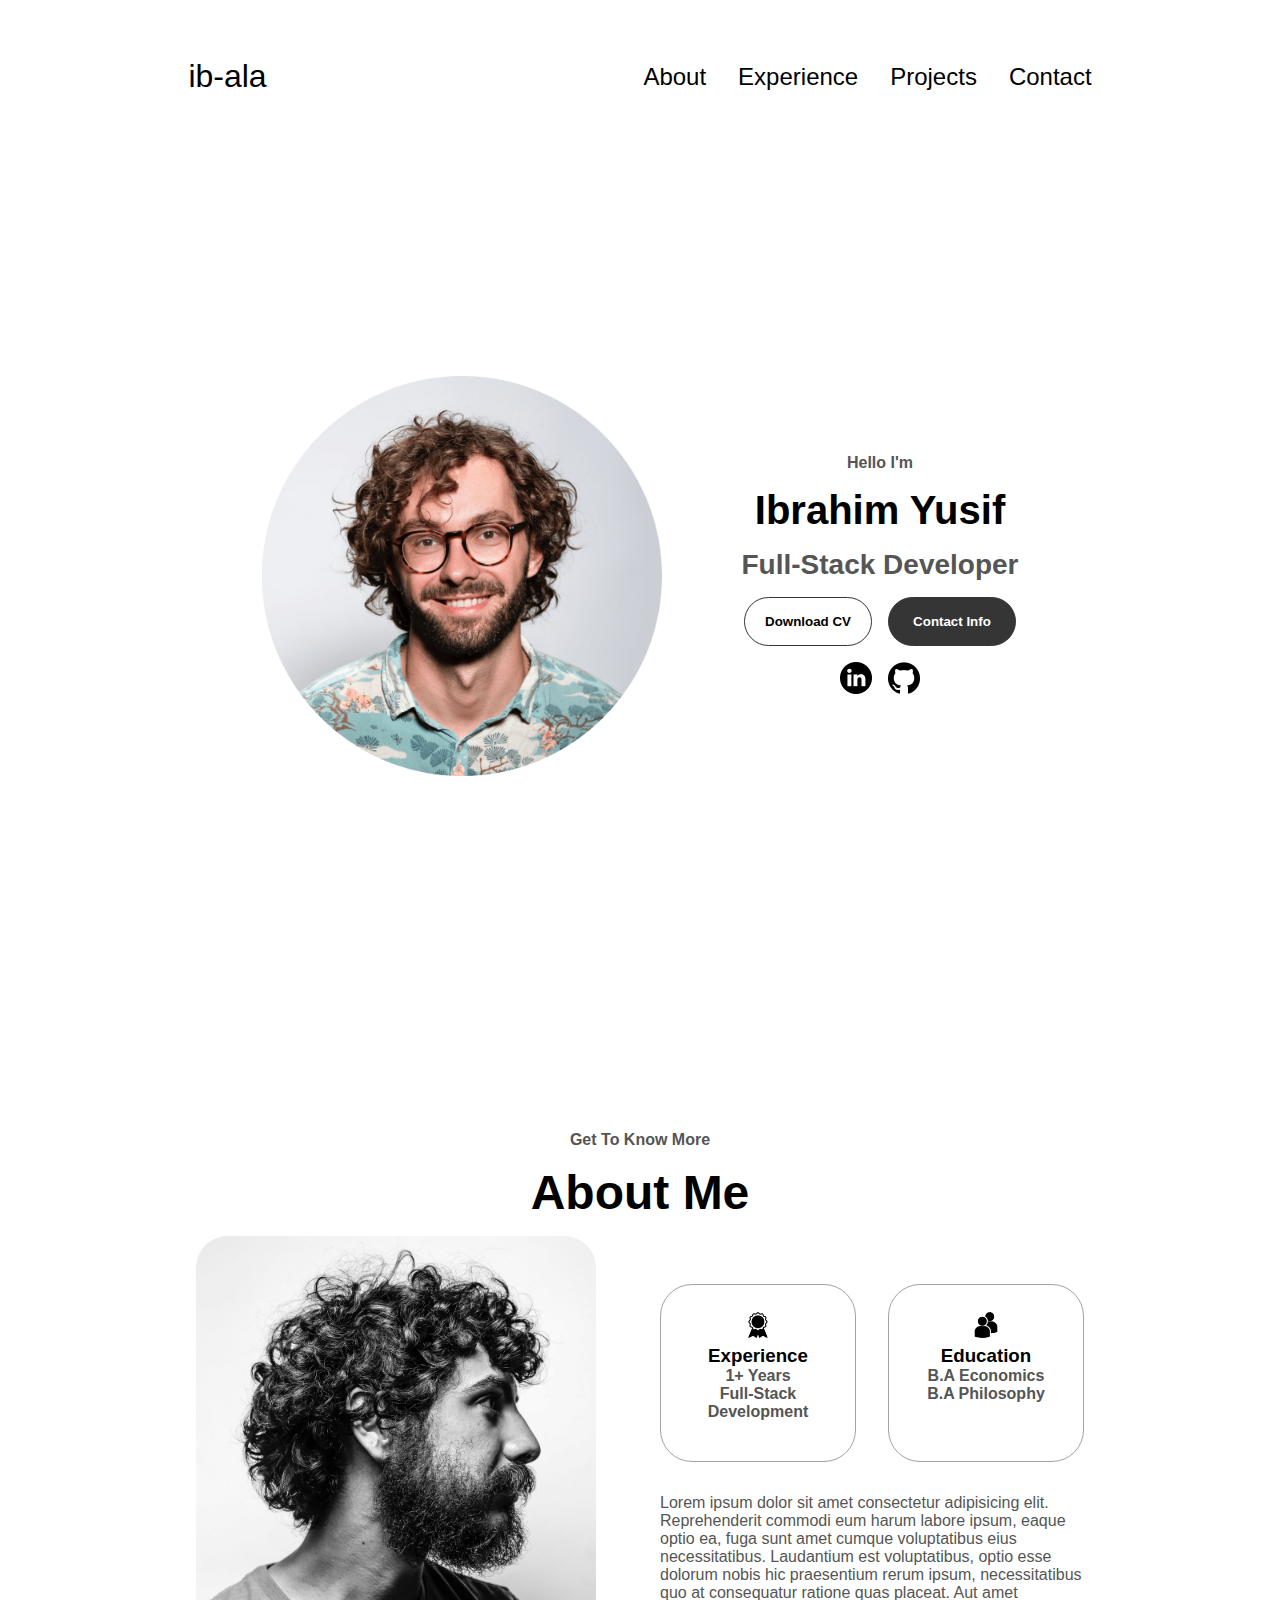
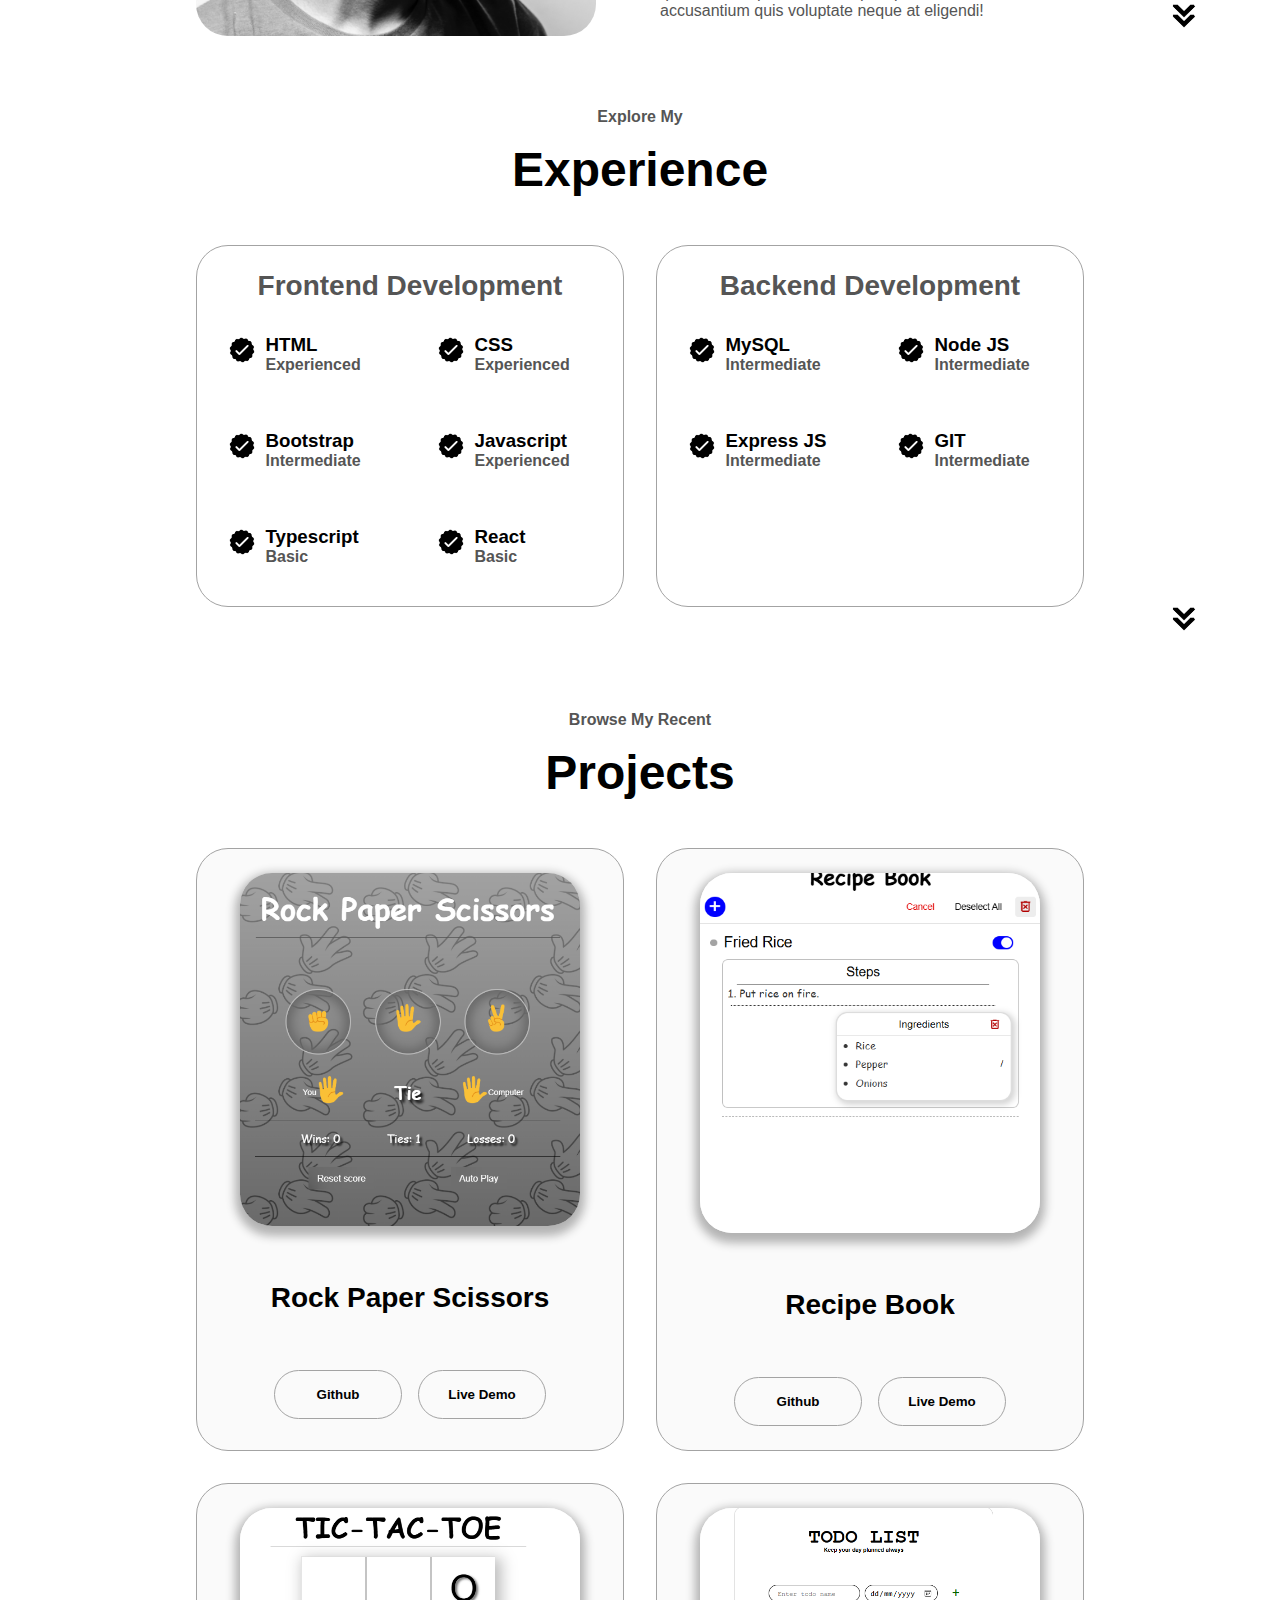
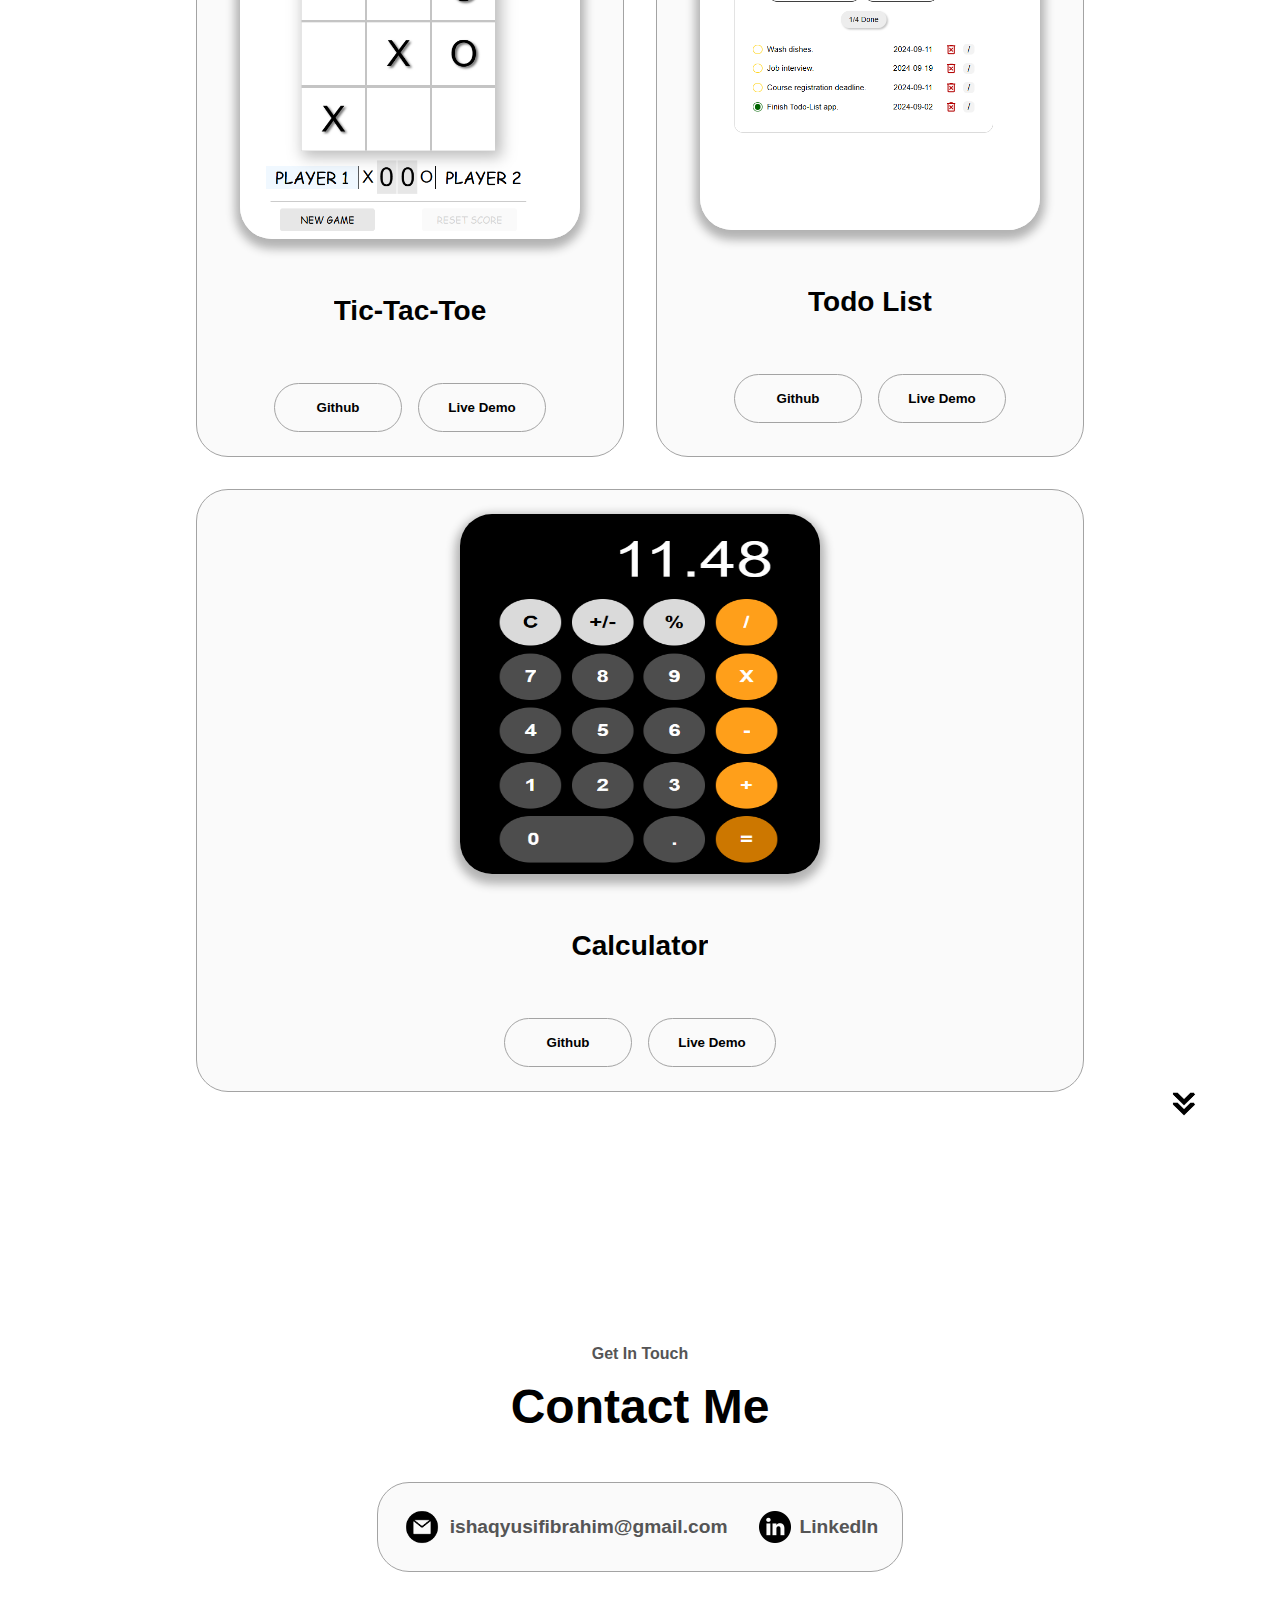
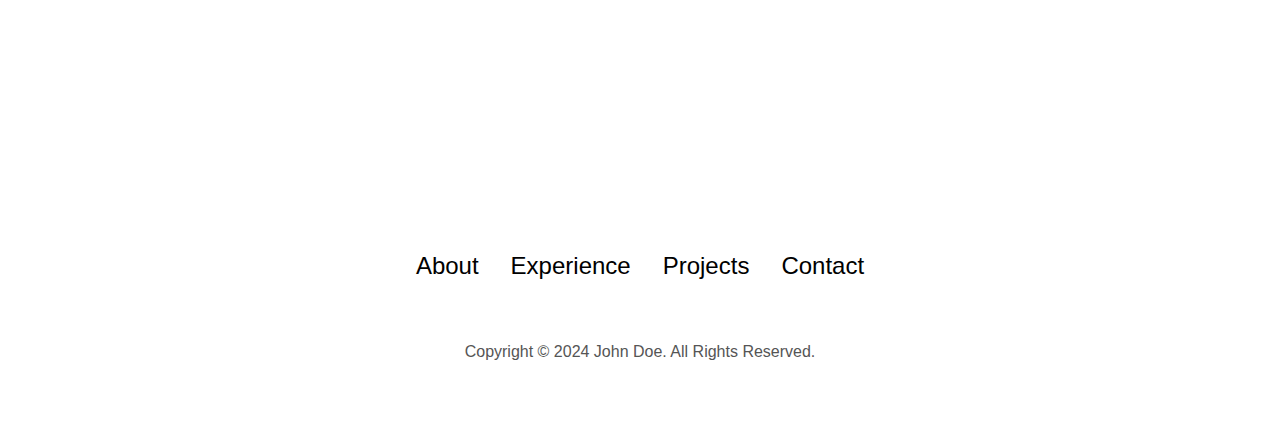
==== commit ee57dc98: "Added rock paper scissors game." ====
--- a/index.html
+++ b/index.html
@@ -208,7 +208,7 @@
 
         <div class="each-project">
           <div class="project-content">
-            <img src="./projects/rock-paper-scissors game/images/rock-paper-scissors-screenshot - Copy.png" alt="Project 1 picture" class="project-image">
+            <img src="./projects/rock-paper-scissors game/images/rock-paper-scissors-screenshot.png" alt="Project 1 picture" class="project-image">
   
             <h2 class="projects-subtitle">rock paper scissors</h2>
             <div class="btn-container">
